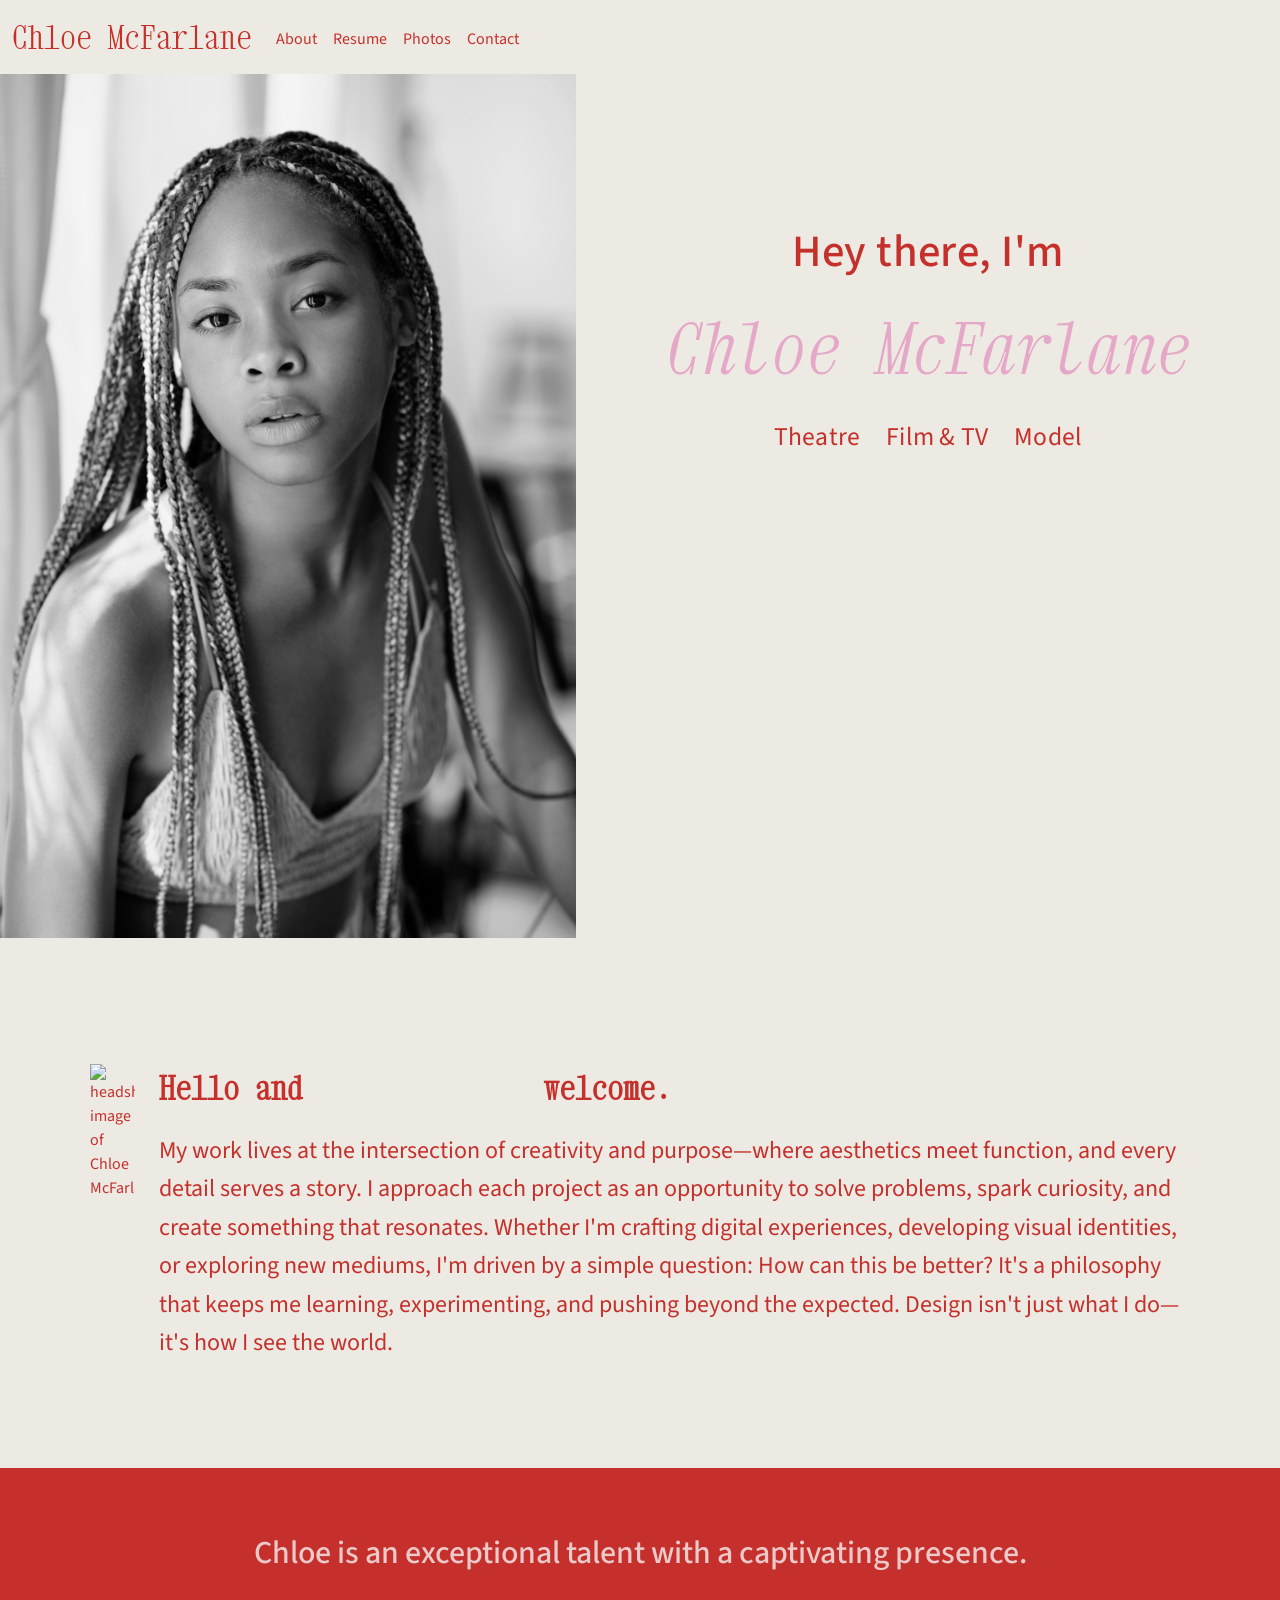
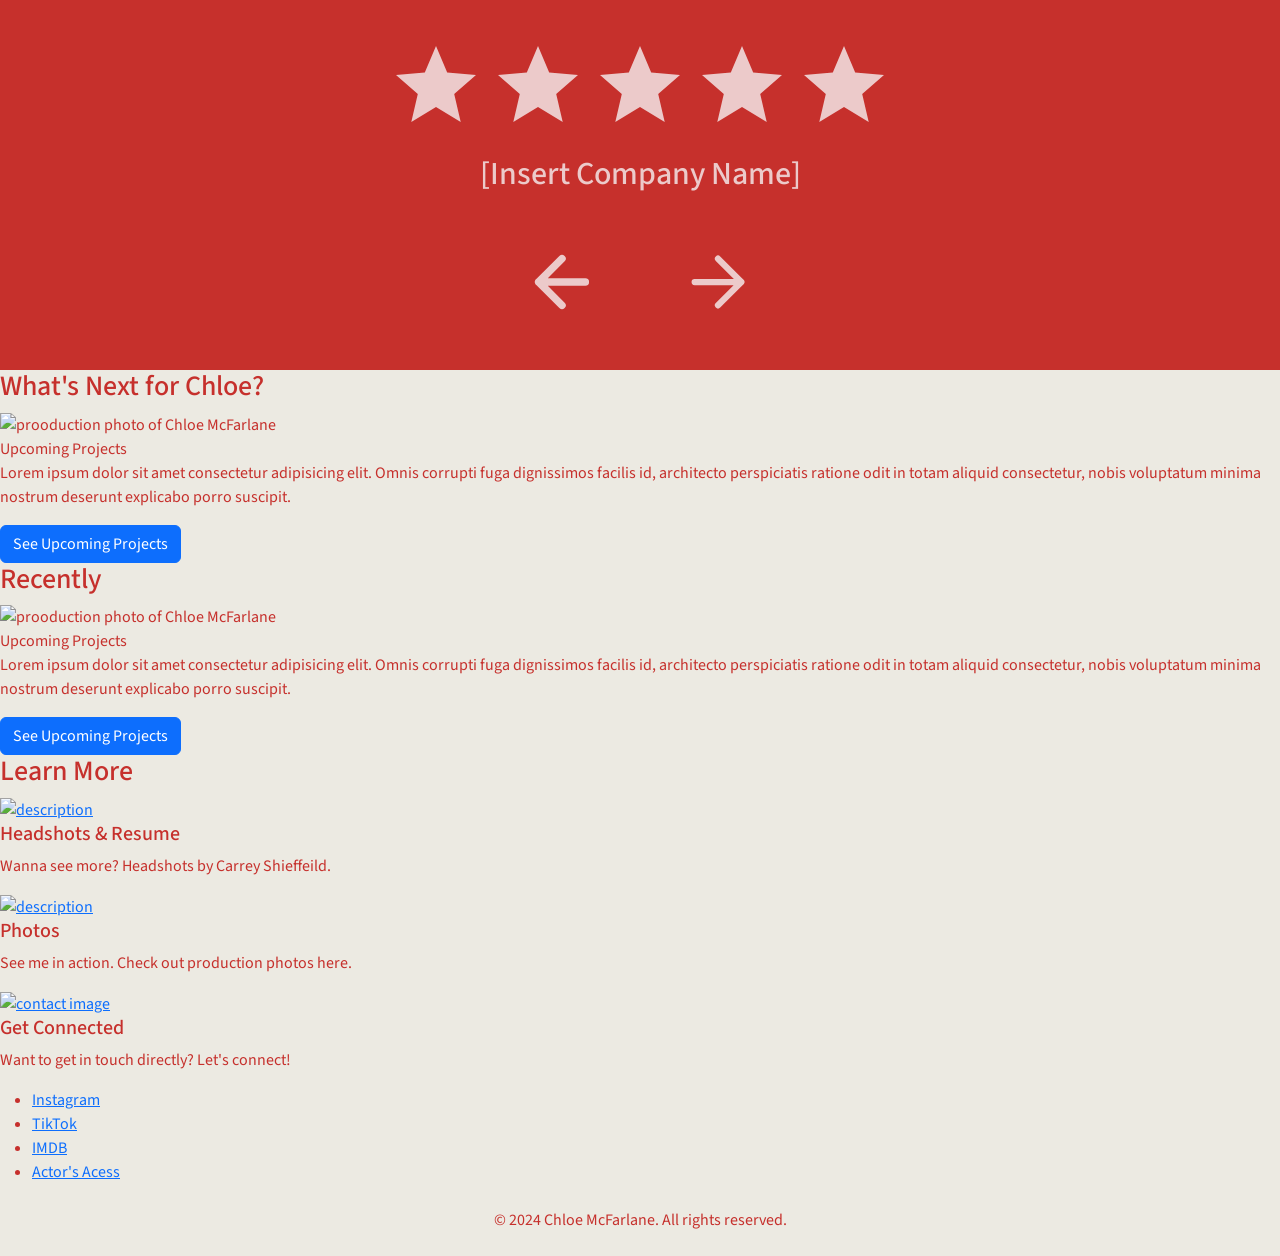
==== html/index.html @ 6aecf8bb "Complete hero and about section Dec.2.2025" ====
<!doctype html>
<html lang="en">
    <head>
        <title> About | Chloe McFarlane</title>
        <!-- Required meta tags -->
        <meta charset="utf-8" />
        <meta
            name="viewport"
            content="width=device-width, initial-scale=1, shrink-to-fit=no"
        />

        <!-- Bootstrap CSS v5.2.1 -->
        <link
            href="https://cdn.jsdelivr.net/npm/bootstrap@5.3.2/dist/css/bootstrap.min.css"
            rel="stylesheet"
            integrity="sha384-T3c6CoIi6uLrA9TneNEoa7RxnatzjcDSCmG1MXxSR1GAsXEV/Dwwykc2MPK8M2HN"
            crossorigin="anonymous"
        />

        <!-- Stylesheet link -->
        <link
         rel="stylesheet"
          href="/css/style-index.css" 
          />

        <style>
            @import url('https://fonts.googleapis.com/css2?family=Source+Sans+3:ital,wght@0,200..900;1,200..900&family=Xanh+Mono:ital@0;1&display=swap');
        </style>

        <!-- JS link -->
         <script src="/js/index.js" defer></script>
    </head> 

    <body>
        <header>
            <!-- each component with pop out at you lihe the following: https://www.maybedesignstudio.com -->
            <nav class="navbar navbar-expand-lg navbar-light ">
                <div class="container-fluid">

                <a class="navbar-brand" href="#">Chloe McFarlane</a>

                <button class="navbar-toggler" type="button" data-bs-toggle="collapse" data-bs-target="#navbarSupportedContent" 
                aria-controls="navbarSupportedContent" aria-expanded="false" aria-label="Toggle navigation">
                    <span class="navbar-toggler-icon"></span>
                </button>

                    <div class="collapse navbar-collapse" id="navbarSupportedContent">
                        <ul class="navbar-nav ">
                            <li class="nav-item">
                                <a class="nav-link" href="/html/index.html">About</a>
                            </li>

                            <li class="nav-item">
                                <a class="nav-link" href="path/to/src/ChloeMcFarlaneResume.pdf" target="_blank">Resume</a>
                            </li>

                            <li class="nav-item">
                                <a class="nav-link" href="/html/photos.html">Photos</a>
                            </li>

                            <li class="nav-item">
                                <a class="nav-link" href="/html/contact.html">Contact</a>
                            </li>
                        </ul>
                    </div>
                </div>
            </nav>
        </header>
        
        <main>
            <!-- IDEAS/ ACTION ITEMS -->
             <!-- add a scroll/hide feature like in zendaya's website -->
            <!-- HERO -->

            <section class="hero">
                <div class="hero-image">
                  <img class="headshot" src="/src/Headshot1.jpg" alt="Chloe McFarlane Headshot" class="headshot">
                </div>
                <div class="hero-content">
                  <p class="greeting">Hey there, I'm</p>
                  <h1 class="name">Chloe McFarlane</h1>
                  <div class="roles">
                    <span class="role-item">Theatre</span>
                    <span class="role-item">Film & TV</span>
                    <span class="role-item">Model</span>
                  </div>
                </div>
              </section>



            <!-- About -->
             <div class="about">
                <!-- IDEAS/ ACTION ITEMS -->

                <!-- Place a large image of self somewhere -->
                    <div class="headshot-title-wrapper">
                        <!-- Can we put some translucent text around my image? like in that one photo in the pinterest board? -->
                            <img class="headshot" src="/src/Headshot2.jpg" alt="headshot image of Chloe McFarlane"/>
                    
                    </div>

                <!-- Accent text for the opening -->

                <section  class="container-md-about-intro">
                    <header id="about"> Hello and &nbsp; &nbsp; &nbsp; &nbsp; &nbsp; &nbsp; &nbsp; welcome.</header>
                    <p> My work lives at the intersection of creativity and purpose—where aesthetics meet function, and every detail serves a story. I approach each project as an opportunity to solve problems, spark curiosity, and create something that resonates.
                        Whether I'm crafting digital experiences, developing visual identities, or exploring new mediums, I'm driven by a simple question: How can this be better? It's a philosophy that keeps me learning, experimenting, and pushing beyond the expected.
                        Design isn't just what I do—it's how I see the world.</p>
                </section>
             </div>

             <!-- TESTIMONIAL SECTION -->

             <div class="testimonials-scroll">
                <div class="testimonial-item">
                  <p class="testimonial-quote" id="quote"></p>
                  
                  <div class="star-frame" aria-label="5 star rating">
                    <svg class="star-svg" viewBox="0 0 48 48" aria-hidden="true">
                      <path d="M11.65 44L14.9 29.95L4 20.5L18.4 19.25L24 6L29.6 19.25L44 20.5L33.1 29.95L36.35 44L24 36.55L11.65 44Z" fill="#ECCACA"/>
                    </svg>
                    <svg class="star-svg" viewBox="0 0 48 48" aria-hidden="true">
                      <path d="M11.65 44L14.9 29.95L4 20.5L18.4 19.25L24 6L29.6 19.25L44 20.5L33.1 29.95L36.35 44L24 36.55L11.65 44Z" fill="#ECCACA"/>
                    </svg>
                    <svg class="star-svg" viewBox="0 0 48 48" aria-hidden="true">
                      <path d="M11.65 44L14.9 29.95L4 20.5L18.4 19.25L24 6L29.6 19.25L44 20.5L33.1 29.95L36.35 44L24 36.55L11.65 44Z" fill="#ECCACA"/>
                    </svg>
                    <svg class="star-svg" viewBox="0 0 48 48" aria-hidden="true">
                      <path d="M11.65 44L14.9 29.95L4 20.5L18.4 19.25L24 6L29.6 19.25L44 20.5L33.1 29.95L36.35 44L24 36.55L11.65 44Z" fill="#ECCACA"/>
                    </svg>
                    <svg class="star-svg" viewBox="0 0 48 48" aria-hidden="true">
                      <path d="M11.65 44L14.9 29.95L4 20.5L18.4 19.25L24 6L29.6 19.25L44 20.5L33.1 29.95L36.35 44L24 36.55L11.65 44Z" fill="#ECCACA"/>
                    </svg>
                  </div>
                  
                  <p class="testimonial-company" id="company"></p>
                  
                  <div class="scroll-control">
                    <button id="prev" class="arrow-btn" aria-label="Previous testimonial">
                      <svg class="arrow-svg" viewBox="0 0 32 32">
                        <path d="M25.3333 16H6.66667M6.66667 16L16 25.3333M6.66667 16L16 6.66667" stroke="#ECCACA" stroke-linecap="round" stroke-linejoin="round" stroke-width="3" fill="none"/>
                      </svg>
                    </button>
                    <button id="next" class="arrow-btn" aria-label="Next testimonial">
                      <svg class="arrow-svg" viewBox="0 0 32 32">
                        <path d="M6.66667 16H25.3333M25.3333 16L16 6.66667M25.3333 16L16 25.3333" stroke="#ECCACA" stroke-linecap="round" stroke-linejoin="round" stroke-width="2.5" fill="none"/>
                      </svg>
                    </button>
                  </div>
                </div>
              </div>


              <!-- TESTIMONOAL SECITON END -->

                <!--  what's next section with the image on the opposite side. Add button with link to tickets-->
                 <div class="projects"> 
                    <div class="whats-next">
                        <h3> What's Next for Chloe? </h3>
                        <img src="src/headshot3.JPG" alt="prooduction photo of Chloe McFarlane"> 
                        <!-- INSERT PRODUCTION PHOTO HERE -->
                         <section>
                            <header id="experience"> Upcoming Projects</header>
                            <p> Lorem ipsum dolor sit amet consectetur adipisicing elit. Omnis corrupti fuga dignissimos facilis id, architecto perspiciatis ratione odit in totam aliquid consectetur, nobis voluptatum minima nostrum deserunt explicabo porro suscipit.</p>
                            <a href="https://www.actorsshakespeareproject.org/plays-events/little-women/" class="btn btn-primary">See Upcoming Projects</a>
                            <!-- INSERT ASP -->
                        </section>
                    </div>
                 </div>

                 <!-- Past projects/ recents. Add IMDB-->


                <div class="projects">
                    <div class="recently">
                        <h3> Recently </h3>
                        <img src="src/headshot3.JPG" alt="prooduction photo of Chloe McFarlane"> 
                        <!-- INSERT PRODUCTION PHOTO HERE -->
                         <section>
                            <header id="experience"> Upcoming Projects</header>
                            <p> Lorem ipsum dolor sit amet consectetur adipisicing elit. Omnis corrupti fuga dignissimos facilis id, architecto perspiciatis ratione odit in totam aliquid consectetur, nobis voluptatum minima nostrum deserunt explicabo porro suscipit.</p>
                            <a href="https://www.actorsshakespeareproject.org/plays-events/little-women/" class="btn btn-primary">See Upcoming Projects</a>
                        </section>
                        <!-- DESIGN COLLAPSE MENU-->
                         <!-- collapse start -->
                          <!-- collapse end -->
                    </div>
                </div>

                <!-- GALLERY DESIGN -->
                <section class="gallery-links">
                    <header id="gallery"> 
                        <h3> 
                        Learn More 
                        </h3>
                    </header>
                    <!-- Allow each item to translate to a bigger size on hover -->

                    <!-- resume navigation -->
                    <div id="resume-nav-container">
                            <a id="resume-nav-container-link" href="#headshot&resume">
                                <img src="#" alt="description">
                            </a>
                            <div class ="gallery-links-text">
                                <h5>
                                    Headshots & Resume
                                </h5>
                                <p>
                                    Wanna see more? Headshots by Carrey Shieffeild. 
                                </p>
                            </div>
                    </div>

                    <!-- photos navigation -->
                    <div id="photos-nav-container">
                        <a id="photos-nav-container-link" href="#photos">
                            <img src="#" alt="description">
                        </a>
                        <div class ="gallery-links-text">
                            <h5>
                                Photos
                            </h5>
                            <p>
                                See me in action. Check out production photos here. 
                            </p>
                        </div>
                    </div>

                    <!-- Contact -->

                    <div id="conatact-nav-container"></div>
                        <a id="conatact-nav-container-link" href="#contact">
                            <img src="#" alt="contact image">
                            <!-- add approrpiate image here for contact -->
                        </a>
                        <div class ="gallery-links-text">
                            <h5>
                                Get Connected
                            </h5>
                            <p>
                                Want to get in touch directly? Let's connect!
                            </p>
                        </div>
                    </div>
                </section>
                
                <!-- add a mini gallery (rounded borders on images) each will have a link ontop that will lead to headshots, resume, or production images -->
                
                <!-- NOTES FOR FUTUTRE... add a feed at the bottom of the gallery section. this way you can showcase socials-->
                 <!-- ALSO NOTES FOR FUTURE. MAKE ALL ONE PAGE THAT CAN BE NAVIGATED WITH TABS PRODUCTION/MODELING/FILMTV -->

             </div>
            

        </main>
        <footer>
            <!-- social media links -->
            <ul id="socials-links">
                <!-- add ALL links  -->
                <li><a href="https://www.instagram.com/chloemcfarlane_/">Instagram</a></li>
                <li><a href="#">TikTok</a></li>
                <li><a href="https://www.imdb.com/name/nm1234567/">IMDB</a></li>
                <li><a href="#">Actor's Acess</a></li>
            </ul>
            <!-- place copyright here -->
            <div class="container text-center mt-4 mb-4">
                <p>&copy; 2024 Chloe McFarlane. All rights reserved.</p>
            </div>

        </footer>
        <!-- Bootstrap JavaScript Libraries -->
        <script
            src="https://cdn.jsdelivr.net/npm/@popperjs/core@2.11.8/dist/umd/popper.min.js"
            integrity="sha384-I7E8VVD/ismYTF4hNIPjVp/Zjvgyol6VFvRkX/vR+Vc4jQkC+hVqc2pM8ODewa9r"
            crossorigin="anonymous"
        ></script>

        <script
            src="https://cdn.jsdelivr.net/npm/bootstrap@5.3.2/dist/js/bootstrap.min.js"
            integrity="sha384-BBtl+eGJRgqQAUMxJ7pMwbEyER4l1g+O15P+16Ep7Q9Q+zqX6gSbd85u4mG4QzX+"
            crossorigin="anonymous"
        ></script>
    </body>
</html>
---- css/style-index.css ----
*{
    margin: 0;
    padding: 0;
    box-sizing: border-box;
}

/* FONT */

.xanh-mono-regular {
    font-family: "Xanh Mono", monospace;
    font-weight: 400;
    font-style: normal;
  }
  
  .xanh-mono-regular-italic {
    font-family: "Xanh Mono", monospace;
    font-weight: 400;
    font-style: italic;
  }

  
.source-sans-3 {
    font-family: "Source Sans 3", sans-serif;
    font-optical-sizing: auto;
    font-weight: 400; /* Replace <weight> with a valid number */
    font-style: normal;
  }

  /* ANIMATIONS */

  @keyframes fadeInUp {
    from {
      opacity: 0;
      transform: translateY(30px);
    }
    to {
      opacity: 1;
      transform: translateY(0);
    }
  }

  @keyframes fadeInLeft {
    from {
      opacity: 0;
      transform: translateX(-50px);
    }
    to {
      opacity: 1;
      transform: translateX(0);
    }
  }

  @keyframes float {
    0%, 100% {
      transform: translateY(0px);
    }
    50% {
      transform: translateY(-20px);
    }
  }

  @keyframes pulse {
    0%, 100% {
      transform: scale(1);
    }
    50% {
      transform: scale(1.05);
    }
  }

  @keyframes slideInStagger {
    from {
      opacity: 0;
      transform: translateY(20px);
    }
    to {
      opacity: 1;
      transform: translateY(0);
    }
  }

  @keyframes slideUpSlow {
    from {
      transform: translateY(30px);
      opacity: 0;
    }
    to {
      transform: translateY(0);
      opacity: 1;
    }
  }

  @keyframes gradientShift {
    0% {
      background-position: 0% 50%;
    }
    50% {
      background-position: 100% 50%;
    }
    100% {
      background-position: 0% 50%;
    }
  }

  @keyframes slideUp {
    from {
      transform: translateY(30px);
      opacity: 0;
    }
    to {
      transform: translateY(0);
      opacity: 1;
    }
  }

body{
    font-family: "Source Sans 3", sans-serif;
    background-color: #ECEAE2;
    color: #c6302c;
}

.navbar-brand{
    font-family: "Xanh Mono", monospace;
    font-size: 32px;
    color: #c6302c;

}

.navbar-brand:hover{
    color: #8b1a16;
}


.nav-link{
    font-family: "Source Sans 3", sans-serif;
    color: #c6302c;
    padding-bottom: 0%;
    padding-top: 7%;
}

.nav-link:hover{
    color: #8b1a16;
}

.nav-item {
    position: relative; /* Position relative for the underline effect */
}

.nav-item::after {
    content: ''; /* Create a pseudo-element for the underline */
    position: absolute;
    left: 0;
    bottom: 0; /* Position it at the bottom */
    width: 100%; /* Full width */
    height: 2px; /* Height of the underline */
    background-color: #8b1a16; /* Underline color */
    transform: scaleX(0); /* Initially scale to 0 */
    transition: transform 300ms ease; /* Transition effect */
}

.nav-item:hover::after {
    transform: scaleX(.75); /* Scale to full width on hover */
}

.hero {
  display: flex;
  flex-direction: row;
  min-height: 100vh;
  background-color: #eceae2;
  max-width: 1728px;
  margin: 0 auto;
}

.hero-image {
  width: 45%;
  position: relative;
  overflow: hidden;
  animation: slideUp 0.8s ease-out;
  transition: transform 0.1s ease-out;
}

.headshot {
  width: 100%;
  object-fit: cover;
  object-position: center;
  display: block;
}

.hero-content {
  width: 55%;
  display: flex;
  flex-direction: column;
  align-items: center;
  margin-top: 10vh;
  padding: 4rem 2rem;
  gap: 1rem;
}

.greeting {
  font-size: clamp(20px, 3.5vw, 59px);
  font-weight: 500;
  color: #c6302c;
  text-align: center;
  letter-spacing: 0.01em;
  line-height: 1.1;
  animation: fadeInUp 0.8s ease-out 0.3s both;
}

.name {
  font-family: 'Xanh Mono', monospace;
  font-style: italic;
  font-size: clamp(28px, 5.5vw, 111px);
  color: #e6a8c8;
  text-align: center;
  line-height: 1.1;
  margin: 0;
  animation: slideUpSlow 1.2s ease-out 0.6s backwards;
}

.roles {
  display: flex;
  flex-wrap: wrap;
  gap: clamp(1rem, 2vw, 2.25rem);
  justify-content: center;
  align-items: center;
  margin-top: 1rem;
}

.role-item{
  font-size: clamp(14px, 2vw, 36px);
  color: #c6302c;
  white-space: nowrap;
  letter-spacing: 0.01em;
  line-height: normal;
  animation: slideInStagger 0.6s ease-out both;
  transition: all 0.3s ease;
}

.role-item:nth-child(1) {
  animation-delay: 0.9s;
}

.role-item:nth-child(2) {
  animation-delay: 1.1s;
}

.role-item:nth-child(3) {
  animation-delay: 1.3s;
}

.role-item:hover {
  transform: translateY(-2px) scale(1.1);
}

.role:hover {
  transform: scale(2);
  cursor: default;
}


/* ABOUT SECTION */

.about {
  display: flex;
  flex-direction: row;
  padding: 10vh;
  align-items: flex-start;
}

.about img {
  width: 65%;
  position: relative;
  overflow: hidden;
  opacity: 0;
  transform: translateY(50px);
  transition: opacity 0.8s ease-out, transform 0.8s ease-out;
}

.about img.revealed {
  opacity: 1;
  transform: translateY(0);
}

.about section header {
  font-family: "Xanh Mono", monospace;
  font-weight: 750;
  font-size: 32px;
  padding-bottom: 10px;
  margin: 0;
}

.about section p{
  font-family: "Source Sans 3", sans-serif;
  font-size: 24px;
  line-height: 1.6;
  margin-top: 10px;
}

.headshot-title-wrapper {
  display: flex;
  flex-direction: column;
  padding: 0;
}

/* TESTIMONIALS */


.testimonials-scroll {
    background-color: #c6302c;
    width: 100%;
    height: 100%;
    display: flex;
    align-items: center;
    justify-content: center;
    padding: 40px 20px;
  }

  .testimonial-item {
    display: flex;
    flex-direction: column;
    align-items: center;
    justify-content: center;
    gap: 20px;
    max-width: 800px;
    width: 100%;
  }

  .testimonial-quote {
    color: #eccaca;
    font-size: clamp(20px, 4vw, 32px);
    font-weight: 500;
    text-align: center;
    line-height: 1.4;
    opacity: 1;
    transform: translateY(0);
    transition: opacity 0.4s cubic-bezier(0.4, 0, 0.2, 1), 
                transform 0.4s cubic-bezier(0.4, 0, 0.2, 1);
    min-height: 2.8em;
    display: flex;
    align-items: center;
    justify-content: center;
  }

  .testimonial-quote.fade-out {
    opacity: 0;
    transform: translateY(-15px);
  }

  .star-frame {
    display: flex;
    gap: 6px;
    align-items: center;
    opacity: 1;
    transform: translateY(0);
    transition: opacity 0.4s cubic-bezier(0.4, 0, 0.2, 1), 
                transform 0.4s cubic-bezier(0.4, 0, 0.2, 1);
  }

  .star-frame.fade-out {
    opacity: 0;
    transform: translateY(-15px);
  }

  .star-filled {
    width: 48px;
    height: 48px;
    flex-shrink: 0;
  }

.star-svg {
    width: 96px; /* Match the width of .arrow-btn */
    height: 96px; /* Match the height of .arrow-btn */
    display: block;
}

  .testimonial-company {
    color: #eccaca;
    font-size: 32px;
    font-weight: 500;
    text-align: center;
    opacity: 1;
    transform: translateY(0);
    transition: opacity 0.4s cubic-bezier(0.4, 0, 0.2, 1), 
                transform 0.4s cubic-bezier(0.4, 0, 0.2, 1);
    min-height: 1.5em;
  }

  .testimonial-company.fade-out {
    opacity: 0;
    transform: translateY(-15px);
  }

  .scroll-control {
    display: flex;
    gap: 60px;
    align-items: center;
    justify-content: center;
  }

  .arrow-btn {
    cursor: pointer;
    background: transparent;
    border: none;
    padding: 8px;
    display: flex;
    align-items: center;
    justify-content: center;
    transition: all 0.2s ease;
    opacity: 1;
    transform: scale(1);
  }

  .arrow-btn:hover {
    opacity: 0.8;
    transform: scale(1.1);
  }

  .arrow-btn:active {
    opacity: 0.6;
    transform: scale(0.95);
  }

  .arrow-btn:focus {
    outline: 2px solid #eccaca;
    outline-offset: 4px;
    border-radius: 4px;
  }

  .arrow-btn {
    width: 96px;
    height: 96px;
    display: flex;
    flex-shrink: 0;
  }

  .arrow-svg {
    width: 100%;
    height: 100%;
  }

    /* Responsive Design */

  /* 
  
  HERO SECTION RESPONSIVE 

  @media (max-width: 768px) {
  .hero {
    flex-direction: column;
  }

  .hero-image {
    width: 100%;
    height: 60vh;
    min-height: 400px;
  }

  .hero-content {
    width: 100%;
    padding: 2rem 1rem;
  }

  .roles {
    gap: 1rem;
  }
}

@media (min-width: 769px) and (max-width: 1024px) {
  .hero-image {
    width: 42%;
  }

  .hero-content {
    width: 58%;
  }
}

@media (min-width: 1025px) {
  .hero-image {
    width: 48%;
  }

  .hero-content {
    width: 52%;
  }
}
  
  TESTIMONIALS SECTION RESPONSIVE
  
  @media (max-width: 768px) {
    .scroll-control {
      gap: 40px;
    }

    .star-filled {
      width: 36px;
      height: 36px;
    }
  }

  @media (max-width: 480px) {
    .testimonials-scroll {
      padding: 20px 15px;
    }

    .testimonial-item {
      gap: 15px;
    }

    .star-frame {
      gap: 4px;
    }

    .star-filled {
      width: 32px;
      height: 32px;
    }
  } */
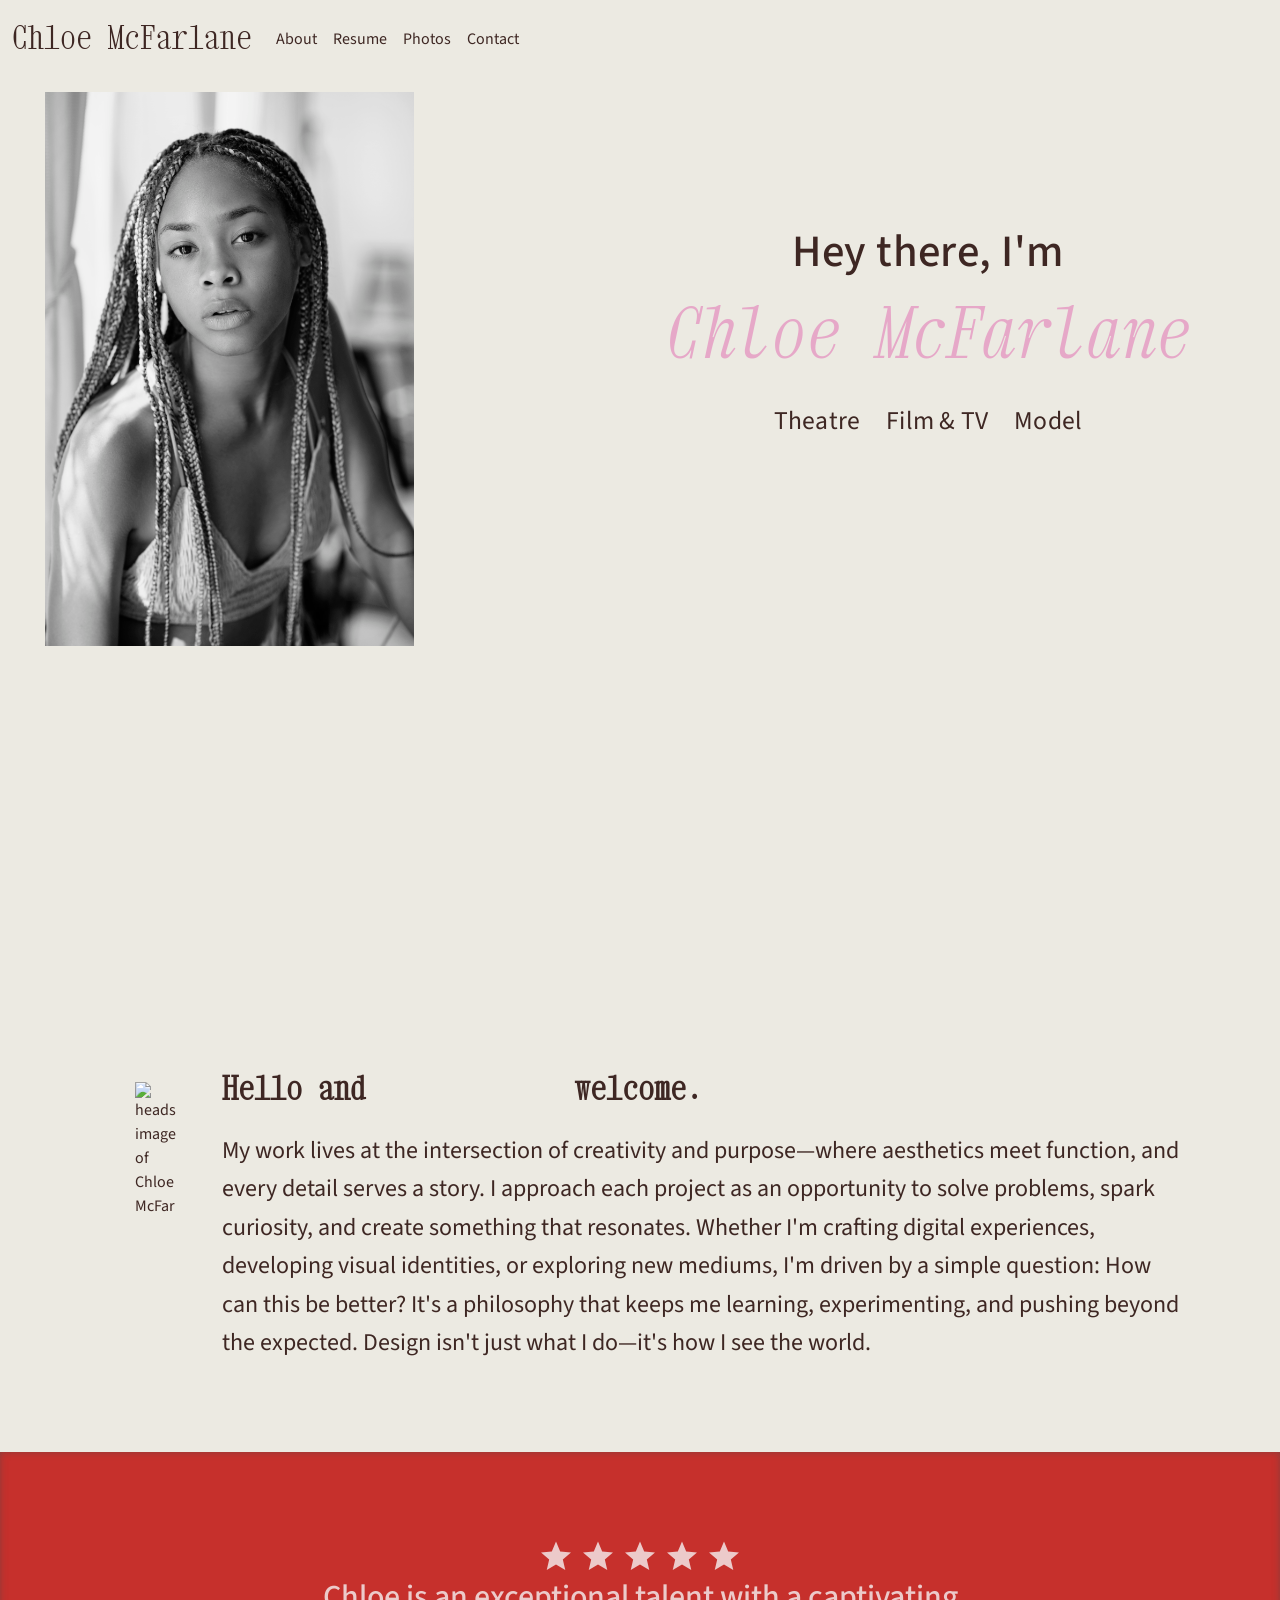
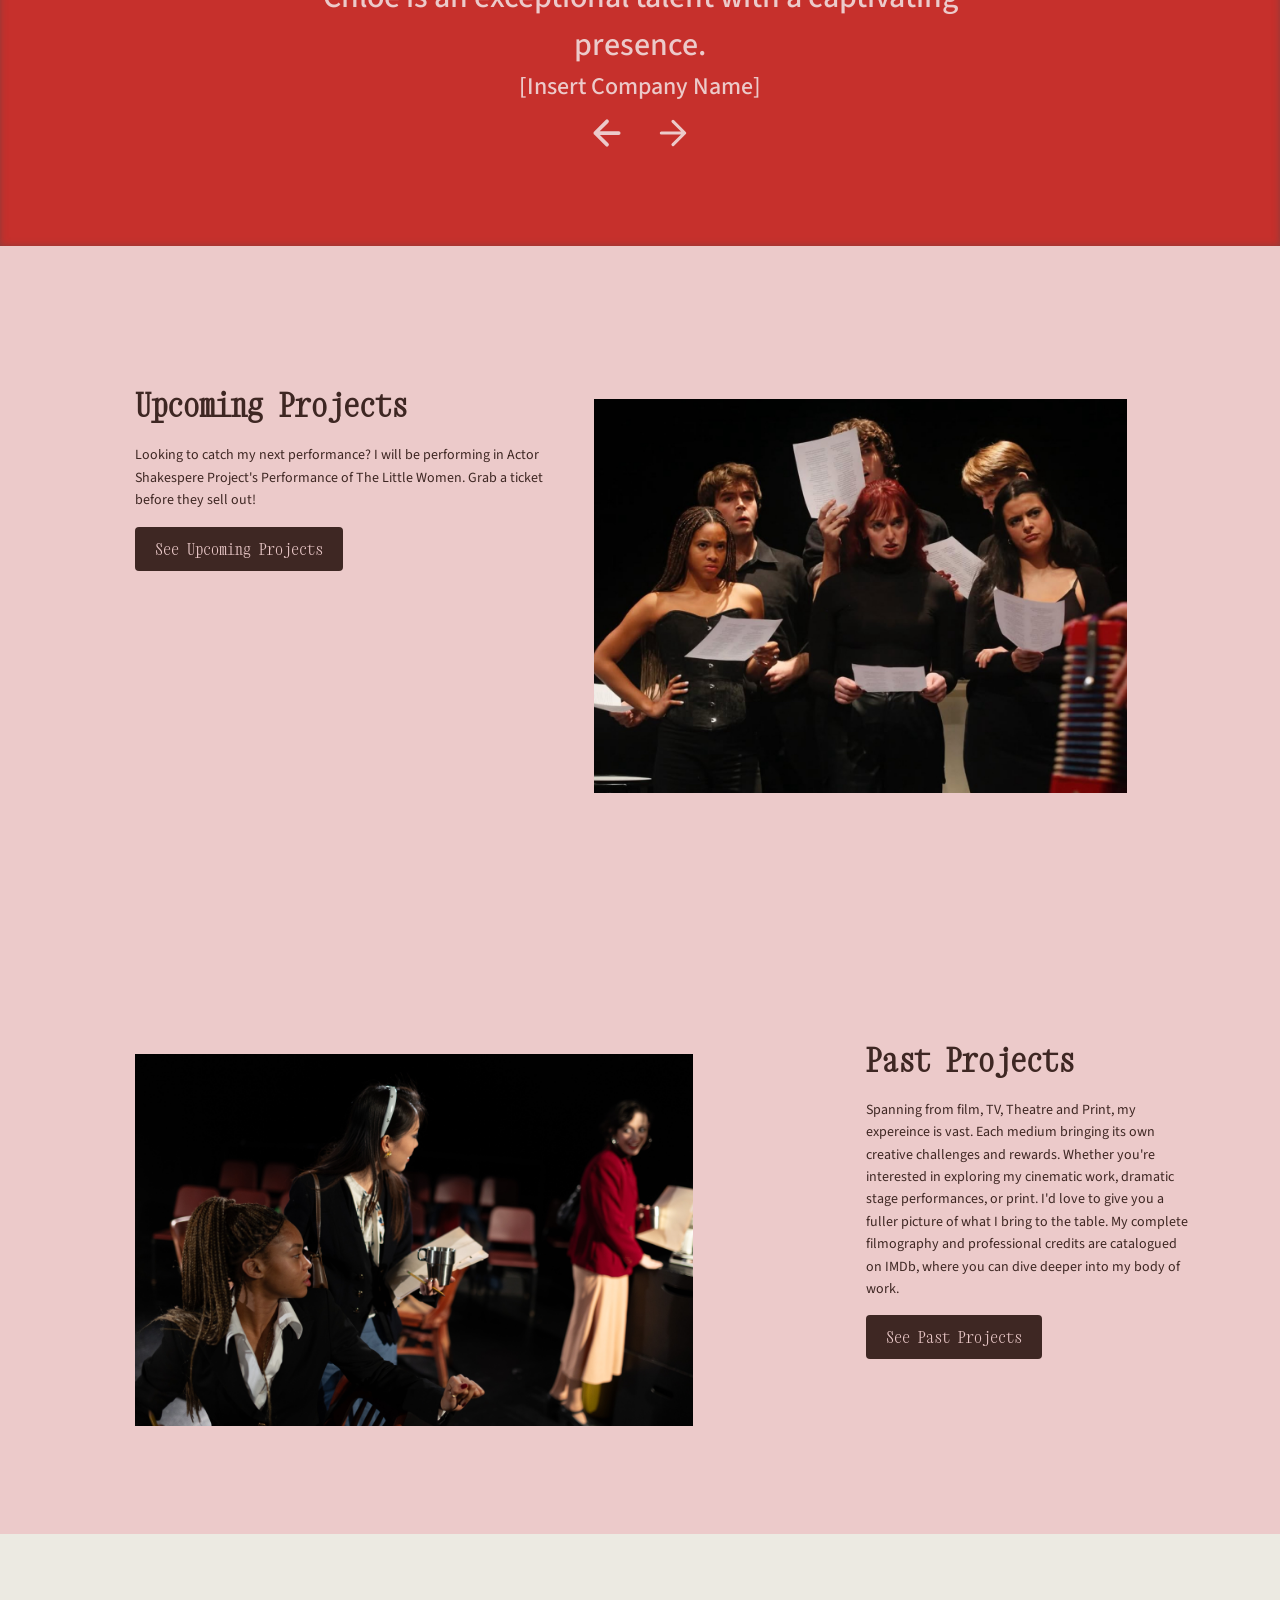
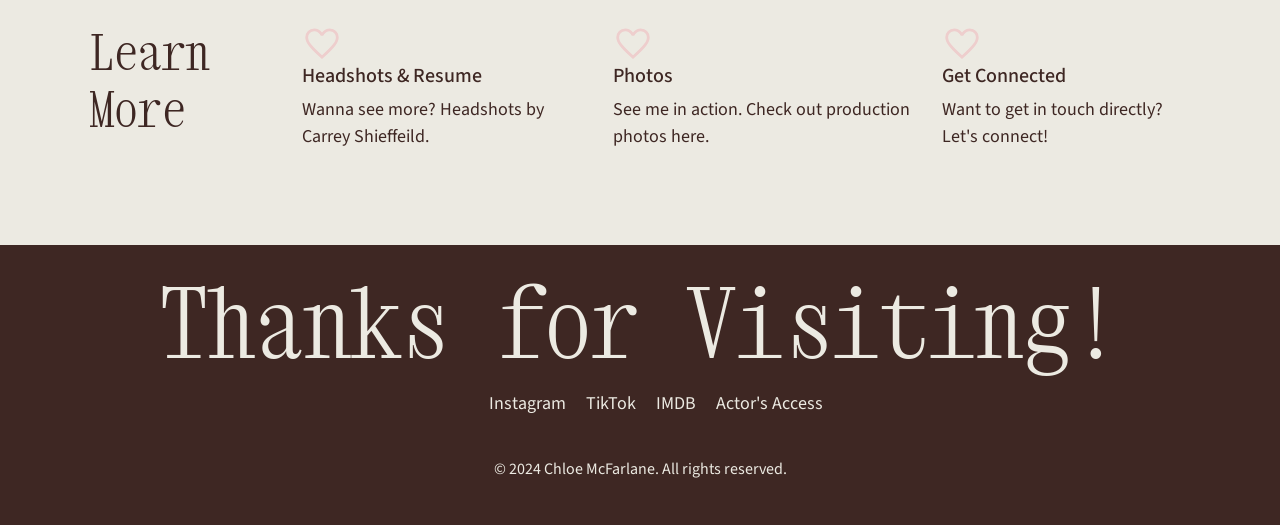
==== commit 4d7ad8a7: "Complete most of CSS - Dec.8.2025" ====
--- a/html/index.html
+++ b/html/index.html
@@ -102,8 +102,8 @@
 
                 <!-- Accent text for the opening -->
 
-                <section  class="container-md-about-intro">
-                    <header id="about"> Hello and &nbsp; &nbsp; &nbsp; &nbsp; &nbsp; &nbsp; &nbsp; welcome.</header>
+                <section>
+                    <header id="about"> Hello and &nbsp; &nbsp; &nbsp; &nbsp; &nbsp; &nbsp; welcome.</header>
                     <p> My work lives at the intersection of creativity and purpose—where aesthetics meet function, and every detail serves a story. I approach each project as an opportunity to solve problems, spark curiosity, and create something that resonates.
                         Whether I'm crafting digital experiences, developing visual identities, or exploring new mediums, I'm driven by a simple question: How can this be better? It's a philosophy that keeps me learning, experimenting, and pushing beyond the expected.
                         Design isn't just what I do—it's how I see the world.</p>
@@ -114,25 +114,26 @@
 
              <div class="testimonials-scroll">
                 <div class="testimonial-item">
+
+                    <div class="star-frame" aria-label="5 star rating">
+                        <svg class="star-svg" viewBox="0 0 48 48" aria-hidden="true">
+                          <path d="M11.65 44L14.9 29.95L4 20.5L18.4 19.25L24 6L29.6 19.25L44 20.5L33.1 29.95L36.35 44L24 36.55L11.65 44Z" fill="#ECCACA"/>
+                        </svg>
+                        <svg class="star-svg" viewBox="0 0 48 48" aria-hidden="true">
+                          <path d="M11.65 44L14.9 29.95L4 20.5L18.4 19.25L24 6L29.6 19.25L44 20.5L33.1 29.95L36.35 44L24 36.55L11.65 44Z" fill="#ECCACA"/>
+                        </svg>
+                        <svg class="star-svg" viewBox="0 0 48 48" aria-hidden="true">
+                          <path d="M11.65 44L14.9 29.95L4 20.5L18.4 19.25L24 6L29.6 19.25L44 20.5L33.1 29.95L36.35 44L24 36.55L11.65 44Z" fill="#ECCACA"/>
+                        </svg>
+                        <svg class="star-svg" viewBox="0 0 48 48" aria-hidden="true">
+                          <path d="M11.65 44L14.9 29.95L4 20.5L18.4 19.25L24 6L29.6 19.25L44 20.5L33.1 29.95L36.35 44L24 36.55L11.65 44Z" fill="#ECCACA"/>
+                        </svg>
+                        <svg class="star-svg" viewBox="0 0 48 48" aria-hidden="true">
+                          <path d="M11.65 44L14.9 29.95L4 20.5L18.4 19.25L24 6L29.6 19.25L44 20.5L33.1 29.95L36.35 44L24 36.55L11.65 44Z" fill="#ECCACA"/>
+                        </svg>
+                      </div>
+
                   <p class="testimonial-quote" id="quote"></p>
-                  
-                  <div class="star-frame" aria-label="5 star rating">
-                    <svg class="star-svg" viewBox="0 0 48 48" aria-hidden="true">
-                      <path d="M11.65 44L14.9 29.95L4 20.5L18.4 19.25L24 6L29.6 19.25L44 20.5L33.1 29.95L36.35 44L24 36.55L11.65 44Z" fill="#ECCACA"/>
-                    </svg>
-                    <svg class="star-svg" viewBox="0 0 48 48" aria-hidden="true">
-                      <path d="M11.65 44L14.9 29.95L4 20.5L18.4 19.25L24 6L29.6 19.25L44 20.5L33.1 29.95L36.35 44L24 36.55L11.65 44Z" fill="#ECCACA"/>
-                    </svg>
-                    <svg class="star-svg" viewBox="0 0 48 48" aria-hidden="true">
-                      <path d="M11.65 44L14.9 29.95L4 20.5L18.4 19.25L24 6L29.6 19.25L44 20.5L33.1 29.95L36.35 44L24 36.55L11.65 44Z" fill="#ECCACA"/>
-                    </svg>
-                    <svg class="star-svg" viewBox="0 0 48 48" aria-hidden="true">
-                      <path d="M11.65 44L14.9 29.95L4 20.5L18.4 19.25L24 6L29.6 19.25L44 20.5L33.1 29.95L36.35 44L24 36.55L11.65 44Z" fill="#ECCACA"/>
-                    </svg>
-                    <svg class="star-svg" viewBox="0 0 48 48" aria-hidden="true">
-                      <path d="M11.65 44L14.9 29.95L4 20.5L18.4 19.25L24 6L29.6 19.25L44 20.5L33.1 29.95L36.35 44L24 36.55L11.65 44Z" fill="#ECCACA"/>
-                    </svg>
-                  </div>
                   
                   <p class="testimonial-company" id="company"></p>
                   
@@ -157,30 +158,38 @@
                 <!--  what's next section with the image on the opposite side. Add button with link to tickets-->
                  <div class="projects"> 
                     <div class="whats-next">
-                        <h3> What's Next for Chloe? </h3>
-                        <img src="src/headshot3.JPG" alt="prooduction photo of Chloe McFarlane"> 
-                        <!-- INSERT PRODUCTION PHOTO HERE -->
-                         <section>
-                            <header id="experience"> Upcoming Projects</header>
-                            <p> Lorem ipsum dolor sit amet consectetur adipisicing elit. Omnis corrupti fuga dignissimos facilis id, architecto perspiciatis ratione odit in totam aliquid consectetur, nobis voluptatum minima nostrum deserunt explicabo porro suscipit.</p>
+                        <section>
+                            <header> Upcoming Projects</header>
+                            <p> Looking to catch my next performance? I will be performing in Actor Shakespere Project's Performance of The Little Women. Grab a ticket before they sell out!</p>
                             <a href="https://www.actorsshakespeareproject.org/plays-events/little-women/" class="btn btn-primary">See Upcoming Projects</a>
                             <!-- INSERT ASP -->
                         </section>
+
+                        <div class="headshot-title-wrapper">
+                            <img class="prodphoto" src="/src/CMProductionPhotoLB.jpg" alt="prooduction photo of Chloe McFarlane"/> 
+                            <!-- INSERT PRODUCTION PHOTO HERE -->
+                        </div>
+                    
+    
                     </div>
                  </div>
 
                  <!-- Past projects/ recents. Add IMDB-->
 
-
+        <!-- PROJECTS SECTION -->
                 <div class="projects">
                     <div class="recently">
-                        <h3> Recently </h3>
-                        <img src="src/headshot3.JPG" alt="prooduction photo of Chloe McFarlane"> 
+
+                        <div class="headshot-title-wrapper">
+                            <img class="prodphoto" src="/src/CMprodphoto2.jpg" alt="prooduction photo of Chloe McFarlane"/> 
+                        </div>
+
                         <!-- INSERT PRODUCTION PHOTO HERE -->
                          <section>
-                            <header id="experience"> Upcoming Projects</header>
-                            <p> Lorem ipsum dolor sit amet consectetur adipisicing elit. Omnis corrupti fuga dignissimos facilis id, architecto perspiciatis ratione odit in totam aliquid consectetur, nobis voluptatum minima nostrum deserunt explicabo porro suscipit.</p>
-                            <a href="https://www.actorsshakespeareproject.org/plays-events/little-women/" class="btn btn-primary">See Upcoming Projects</a>
+                            <header id="experience"> Past Projects</header>
+                            <p> Spanning from film, TV, Theatre and Print, my expereince is vast. Each medium bringing its own creative challenges and rewards. Whether you're interested in exploring my cinematic work, dramatic stage performances, or print. I'd love to give you a fuller picture of what I bring to the table.
+                                My complete filmography and professional credits are catalogued on IMDb, where you can dive deeper into my body of work. </p>
+                            <a href="https://www.actorsshakespeareproject.org/plays-events/little-women/" class="btn btn-primary">See Past Projects</a>
                         </section>
                         <!-- DESIGN COLLAPSE MENU-->
                          <!-- collapse start -->
@@ -200,7 +209,7 @@
                     <!-- resume navigation -->
                     <div id="resume-nav-container">
                             <a id="resume-nav-container-link" href="#headshot&resume">
-                                <img src="#" alt="description">
+                                <img src="/src/favorite_35dp_EECECD_FILL0_wght400_GRAD0_opsz40.svg" alt="description">
                             </a>
                             <div class ="gallery-links-text">
                                 <h5>
@@ -215,7 +224,7 @@
                     <!-- photos navigation -->
                     <div id="photos-nav-container">
                         <a id="photos-nav-container-link" href="#photos">
-                            <img src="#" alt="description">
+                            <img src="/src/favorite_35dp_EECECD_FILL0_wght400_GRAD0_opsz40.svg" alt="description">
                         </a>
                         <div class ="gallery-links-text">
                             <h5>
@@ -229,9 +238,9 @@
 
                     <!-- Contact -->
 
-                    <div id="conatact-nav-container"></div>
+                    <div id="conatact-nav-container">
                         <a id="conatact-nav-container-link" href="#contact">
-                            <img src="#" alt="contact image">
+                            <img src="/src/favorite_35dp_EECECD_FILL0_wght400_GRAD0_opsz40.svg" alt="contact image">
                             <!-- add approrpiate image here for contact -->
                         </a>
                         <div class ="gallery-links-text">
@@ -255,13 +264,14 @@
 
         </main>
         <footer>
+            <h3 id ="footer-message"> Thanks for Visiting! </h3>
             <!-- social media links -->
             <ul id="socials-links">
                 <!-- add ALL links  -->
                 <li><a href="https://www.instagram.com/chloemcfarlane_/">Instagram</a></li>
                 <li><a href="#">TikTok</a></li>
                 <li><a href="https://www.imdb.com/name/nm1234567/">IMDB</a></li>
-                <li><a href="#">Actor's Acess</a></li>
+                <li><a href="#">Actor's Access</a></li>
             </ul>
             <!-- place copyright here -->
             <div class="container text-center mt-4 mb-4">
--- a/css/style-index.css
+++ b/css/style-index.css
@@ -1,165 +1,175 @@
 *{
-    margin: 0;
-    padding: 0;
-    box-sizing: border-box;
+  margin: 0;
+  padding: 0;
+  box-sizing: border-box;
+}
+
+p{
+margin-bottom: 0;
 }
 
 /* FONT */
 
 .xanh-mono-regular {
-    font-family: "Xanh Mono", monospace;
-    font-weight: 400;
-    font-style: normal;
-  }
-  
-  .xanh-mono-regular-italic {
-    font-family: "Xanh Mono", monospace;
-    font-weight: 400;
-    font-style: italic;
-  }
-
-  
+  font-family: "Xanh Mono", monospace;
+  font-weight: 400;
+  font-style: normal;
+}
+
+.xanh-mono-regular-italic {
+  font-family: "Xanh Mono", monospace;
+  font-weight: 400;
+  font-style: italic;
+}
+
+
 .source-sans-3 {
-    font-family: "Source Sans 3", sans-serif;
-    font-optical-sizing: auto;
-    font-weight: 400; /* Replace <weight> with a valid number */
-    font-style: normal;
-  }
-
-  /* ANIMATIONS */
-
-  @keyframes fadeInUp {
-    from {
-      opacity: 0;
-      transform: translateY(30px);
-    }
-    to {
-      opacity: 1;
-      transform: translateY(0);
-    }
-  }
-
-  @keyframes fadeInLeft {
-    from {
-      opacity: 0;
-      transform: translateX(-50px);
-    }
-    to {
-      opacity: 1;
-      transform: translateX(0);
-    }
-  }
-
-  @keyframes float {
-    0%, 100% {
-      transform: translateY(0px);
-    }
-    50% {
-      transform: translateY(-20px);
-    }
-  }
-
-  @keyframes pulse {
-    0%, 100% {
-      transform: scale(1);
-    }
-    50% {
-      transform: scale(1.05);
-    }
-  }
-
-  @keyframes slideInStagger {
-    from {
-      opacity: 0;
-      transform: translateY(20px);
-    }
-    to {
-      opacity: 1;
-      transform: translateY(0);
-    }
-  }
-
-  @keyframes slideUpSlow {
-    from {
-      transform: translateY(30px);
-      opacity: 0;
-    }
-    to {
-      transform: translateY(0);
-      opacity: 1;
-    }
-  }
-
-  @keyframes gradientShift {
-    0% {
-      background-position: 0% 50%;
-    }
-    50% {
-      background-position: 100% 50%;
-    }
-    100% {
-      background-position: 0% 50%;
-    }
-  }
-
-  @keyframes slideUp {
-    from {
-      transform: translateY(30px);
-      opacity: 0;
-    }
-    to {
-      transform: translateY(0);
-      opacity: 1;
-    }
-  }
+  font-family: "Source Sans 3", sans-serif;
+  font-optical-sizing: auto;
+  font-weight: 400; /* Replace <weight> with a valid number */
+  font-style: normal;
+}
+
+/* ANIMATIONS */
+
+@keyframes fadeInUp {
+  from {
+    opacity: 0;
+    transform: translateY(30px);
+  }
+  to {
+    opacity: 1;
+    transform: translateY(0);
+  }
+}
+
+@keyframes fadeInLeft {
+  from {
+    opacity: 0;
+    transform: translateX(-50px);
+  }
+  to {
+    opacity: 1;
+    transform: translateX(0);
+  }
+}
+
+@keyframes float {
+  0%, 100% {
+    transform: translateY(0px);
+  }
+  50% {
+    transform: translateY(-20px);
+  }
+}
+
+@keyframes pulse {
+  0%, 100% {
+    transform: scale(1);
+  }
+  50% {
+    transform: scale(1.05);
+  }
+}
+
+@keyframes slideInStagger {
+  from {
+    opacity: 0;
+    transform: translateY(20px);
+  }
+  to {
+    opacity: 1;
+    transform: translateY(0);
+  }
+}
+
+@keyframes slideUpSlow {
+  from {
+    transform: translateY(30px);
+    opacity: 0;
+  }
+  to {
+    transform: translateY(0);
+    opacity: 1;
+  }
+}
+
+@keyframes gradientShift {
+  0% {
+    background-position: 0% 50%;
+  }
+  50% {
+    background-position: 100% 50%;
+  }
+  100% {
+    background-position: 0% 50%;
+  }
+}
+
+@keyframes slideUp {
+  from {
+    transform: translateY(30px);
+    opacity: 0;
+  }
+  to {
+    transform: translateY(0);
+    opacity: 1;
+  }
+}
 
 body{
-    font-family: "Source Sans 3", sans-serif;
-    background-color: #ECEAE2;
-    color: #c6302c;
+  font-family: "Source Sans 3", sans-serif;
+  background-color: #ECEAE2;
+  color: #3E2723;
+}
+
+/* Removed empty ruleset for img */
+img {
+border-radius: 8px; /* Adjust the value as needed for roundness */
 }
 
 .navbar-brand{
-    font-family: "Xanh Mono", monospace;
-    font-size: 32px;
-    color: #c6302c;
+  font-family: "Xanh Mono", monospace;
+  font-size: 32px;
+  color: #3E2723;
 
 }
 
 .navbar-brand:hover{
-    color: #8b1a16;
+  color: #3E2723;
 }
 
 
 .nav-link{
-    font-family: "Source Sans 3", sans-serif;
-    color: #c6302c;
-    padding-bottom: 0%;
-    padding-top: 7%;
+  font-family: "Source Sans 3", sans-serif;
+  color: #3E2723;
+  padding-bottom: 0%;
+  padding-top: 7%;
 }
 
 .nav-link:hover{
-    color: #8b1a16;
+  color: #8b1a16;
 }
 
 .nav-item {
-    position: relative; /* Position relative for the underline effect */
+  position: relative; /* Position relative for the underline effect */
 }
 
 .nav-item::after {
-    content: ''; /* Create a pseudo-element for the underline */
-    position: absolute;
-    left: 0;
-    bottom: 0; /* Position it at the bottom */
-    width: 100%; /* Full width */
-    height: 2px; /* Height of the underline */
-    background-color: #8b1a16; /* Underline color */
-    transform: scaleX(0); /* Initially scale to 0 */
-    transition: transform 300ms ease; /* Transition effect */
+  content: ''; /* Create a pseudo-element for the underline */
+  position: absolute;
+  left: 0;
+  bottom: 0; /* Position it at the bottom */
+  width: 100%; /* Full width */
+  height: 2px; /* Height of the underline */
+  background-color: #3E2723; /* Underline color */
+  transform: scaleX(0); /* Initially scale to 0 */
+  transition: transform 300ms ease; /* Transition effect */
 }
 
 .nav-item:hover::after {
-    transform: scaleX(.75); /* Scale to full width on hover */
+  transform: scaleX(.75); /* Scale to full width on hover */
+
 }
 
 .hero {
@@ -180,7 +190,9 @@
 }
 
 .headshot {
-  width: 100%;
+  width: 75%;
+  padding: 2vh;
+  padding-left: 5vh;
   object-fit: cover;
   object-position: center;
   display: block;
@@ -199,7 +211,7 @@
 .greeting {
   font-size: clamp(20px, 3.5vw, 59px);
   font-weight: 500;
-  color: #c6302c;
+  color: #3E2723;
   text-align: center;
   letter-spacing: 0.01em;
   line-height: 1.1;
@@ -228,7 +240,7 @@
 
 .role-item{
   font-size: clamp(14px, 2vw, 36px);
-  color: #c6302c;
+  color: #3E2723;
   white-space: nowrap;
   letter-spacing: 0.01em;
   line-height: normal;
@@ -306,76 +318,75 @@
 
 
 .testimonials-scroll {
-    background-color: #c6302c;
-    width: 100%;
-    height: 100%;
-    display: flex;
-    align-items: center;
-    justify-content: center;
-    padding: 40px 20px;
-  }
-
-  .testimonial-item {
-    display: flex;
-    flex-direction: column;
-    align-items: center;
-    justify-content: center;
-    gap: 20px;
-    max-width: 800px;
-    width: 100%;
-  }
-
-  .testimonial-quote {
-    color: #eccaca;
-    font-size: clamp(20px, 4vw, 32px);
-    font-weight: 500;
-    text-align: center;
-    line-height: 1.4;
-    opacity: 1;
-    transform: translateY(0);
-    transition: opacity 0.4s cubic-bezier(0.4, 0, 0.2, 1), 
-                transform 0.4s cubic-bezier(0.4, 0, 0.2, 1);
-    min-height: 2.8em;
-    display: flex;
-    align-items: center;
-    justify-content: center;
-  }
-
-  .testimonial-quote.fade-out {
-    opacity: 0;
-    transform: translateY(-15px);
-  }
-
-  .star-frame {
-    display: flex;
-    gap: 6px;
-    align-items: center;
-    opacity: 1;
-    transform: translateY(0);
-    transition: opacity 0.4s cubic-bezier(0.4, 0, 0.2, 1), 
-                transform 0.4s cubic-bezier(0.4, 0, 0.2, 1);
-  }
-
-  .star-frame.fade-out {
-    opacity: 0;
-    transform: translateY(-15px);
-  }
-
-  .star-filled {
-    width: 48px;
-    height: 48px;
-    flex-shrink: 0;
-  }
+  background-color: #c6302c;
+  width: 100%;
+  height: 100%;
+  display: flex;
+  align-items: center;
+  justify-content: center;
+  padding: 40px;
+  box-shadow: inset 0 0 7px rgba(75, 75, 75, 0.5); /* Inward shadow */
+}
+
+.testimonial-item {
+  display: flex;
+  flex-direction: column;
+  align-items: center;
+  justify-content: center;
+  max-width: 800px;
+  width: 100%;
+  padding: 5vh;
+}
+
+.testimonial-quote {
+  color: #eccaca;
+  font-size: clamp(20px, 4vw, 32px);
+  font-weight: 500;
+  text-align: center;
+  opacity: 1;
+  transform: translateY(0);
+  transition: opacity 0.4s cubic-bezier(0.4, 0, 0.2, 1), 
+        transform 0.4s cubic-bezier(0.4, 0, 0.2, 1);
+  display: flex;
+  align-items: center;
+  justify-content: center;
+}
+
+.testimonial-quote.fade-out {
+  opacity: 0;
+  transform: translateY(-15px);
+}
+
+.star-frame {
+  display: flex;
+  gap: 6px;
+  align-items: center;
+  opacity: 1;
+  transform: translateY(0);
+  transition: opacity 0.4s cubic-bezier(0.4, 0, 0.2, 1), 
+        transform 0.4s cubic-bezier(0.4, 0, 0.2, 1);
+}
+
+.star-frame.fade-out {
+  opacity: 0;
+  transform: translateY(-15px);
+}
+
+.star-filled {
+  width: 48px;
+  height: 48px;
+  flex-shrink: 0;
+}
 
 .star-svg {
-    width: 96px; /* Match the width of .arrow-btn */
-    height: 96px; /* Match the height of .arrow-btn */
+    width: 36px; /* Match the width of .arrow-btn */
+    height: 36px; /* Match the height of .arrow-btn */
     display: block;
 }
 
   .testimonial-company {
     color: #eccaca;
-    font-size: 32px;
+    font-size: 24px;
     font-weight: 500;
     text-align: center;
     opacity: 1;
@@ -392,9 +403,9 @@
 
   .scroll-control {
     display: flex;
-    gap: 60px;
     align-items: center;
     justify-content: center;
+    gap:10px;
   }
 
   .arrow-btn {
@@ -427,8 +438,8 @@
   }
 
   .arrow-btn {
-    width: 96px;
-    height: 96px;
+    width: 56px;
+    height: 56px;
     display: flex;
     flex-shrink: 0;
   }
@@ -437,6 +448,236 @@
     width: 100%;
     height: 100%;
   }
+
+  /* WHAT'S NEXT SECTION */
+
+  .prodphoto{
+    width: 100%;
+    padding: 2vh;
+    padding-left: 5vh;
+    object-fit: cover;
+    object-position: center;
+    display: block;
+  }
+  .projects{
+    display: flex;
+    flex-direction: row;
+    padding: 5vh;
+    align-items: flex-start;
+    background-color: #eccaca;
+  }
+
+  .projects img.revealed {
+    opacity: 1;
+    transform: translateY(0);
+  }
+  .projects img {
+    opacity: 0;
+    transform: translateY(50px);
+    transition: opacity 0.8s ease-out, transform 0.8s ease-out;
+  }
+
+  .projects img.revealed {
+    opacity: 1;
+    transform: translateY(0);
+  }
+
+  .projects section header {
+    font-family: "Xanh Mono", monospace;
+    font-weight: 750;
+    font-size: 32px;
+    padding-bottom: 5px;
+    margin: 0;
+  }
+
+  .projects section p{
+    font-family: "Source Sans 3", sans-serif;
+    font-size: 14px;
+    line-height: 1.6;
+    margin-top: 10px;
+    margin-bottom: 15px;
+  }
+
+  .headshot-title-wrapper {
+    display: flex;
+    flex-direction: column;
+    padding: 0;
+  }
+
+  .projects a{
+    font-family: "Xanh Mono", monospace;
+    font-size: 16px;
+    padding: 10px 20px;
+    background-color: #3E2723;
+    border: 2px solid #8b1a16;
+    color: #eccaca;
+    border: none;
+    border-radius: 4px;
+    cursor: pointer;
+    transition: background-color 0.3s ease;
+  }
+
+  .projects a:hover {
+    background-color: #eccaca; /* Translucent background */
+    color: #3E2723;
+    border: 2px solid #3E2723; /* Outline border */
+    transition: background-color 0.3s ease, border-color 0.3s ease; /* Smooth transition */
+  }
+
+  .whats-next{
+    display: flex;
+    flex-direction: row;
+    padding: 10vh;
+    align-items: flex-start;
+  }
+
+  .whats-next h3{
+    padding-left: 35px;
+
+  }
+
+  .recently {
+    display: flex;
+    flex-direction: row;
+    padding: 5vh; /* Reduced padding to match the .about section */
+    align-items: flex-start;
+    background-color: #eccaca; /* Match the background color */
+  }
+
+  .recently h3 {
+    padding-left: 35px;
+  }
+
+  .recently .prodphoto {
+    width: 85%; /* Adjusted width for smaller image */
+    object-fit: cover;
+    object-position: center;
+    display: block;
+    opacity: 0; /* Initial opacity for animation */
+    transform: translateY(50px); /* Initial transform for animation */
+    transition: opacity 0.8s ease-out, transform 0.8s ease-out; /* Match transition */
+  }
+
+  .recently section{
+    margin-left: 5vh; /* Space between image and text */
+  }
+
+  .recently section p {
+    font-family: "Source Sans 3", sans-serif;
+    font-size: 14px;
+    line-height: 1.6;
+    margin-top: 10px;
+  }
+
+  .recently .prodphoto.revealed {
+    opacity: 1; /* Revealed state */
+    transform: translateY(0); /* Reset transform */
+  }
+
+  /* GALLERY */
+
+  .gallery-links {
+    display: flex;
+    flex-direction: row;
+    padding: 10vh;
+    align-items: flex-start;
+    background-color: #eceae2;
+    gap: 2rem; /* Adds space between items */
+  }
+
+  .gallery-links h3 {
+    font-family: "Xanh Mono", monospace;
+    font-size: 48px; /* Larger font size for headings */
+    color: #3E2723;
+    margin-bottom: 1rem; /* Space below the heading */
+  }
+
+  .gallery-links p {
+    font-family: "Source Sans 3", sans-serif;
+    font-size: 18px; /* Medium font size for paragraphs */
+    line-height: 1.5; /* Improved line height for readability */
+    color: #3E2723;
+    margin: 0; /* Remove default margin */
+  }
+
+  /* FOOTER */
+
+  footer{
+    background-color: #3E2723;
+    color: #eceae2;
+    text-align: center;
+    padding: 20px 0;
+    font-size: 16px;
+  }
+
+  footer h3{
+    margin-bottom: 10px;
+    font-size: 96px;
+    font-family:"Xanh Mono", monospace;
+  }
+  footer {
+    display: flex;
+    flex-direction: column;
+  }
+  #socials-links {
+    display: flex;
+    gap: 20px;
+    justify-content: center;
+  }
+
+  ul #socials-links{
+    display: flex; /* Aligns list items side by side */
+    padding: 0; /* Removes default padding */
+    gap: 0px; /* Adds gap between each link */
+    text-decoration: none; /* Ensures no underline */
+    justify-content: center;
+    padding-top: 10px;
+    padding-bottom: 10px;
+  }
+
+  #socials-links li{
+    list-style: none;
+    color: #eceae2; /* Sets the color */
+    text-decoration: none; /* Ensures no underline for list items */
+  }
+
+  #socials-links li a{
+    color: #eceae2; /* Sets the color for links */
+    text-decoration: none; /* Ensures no underline for links */
+    font-size: 18px;
+    transition: color 0.3s ease, text-decoration 0.3s ease; /* Smooth transition */
+  }
+  #socials-links li {
+    position: relative; /* Position relative for the underline effect */
+  }
+
+  #socials-links li a {
+    position: relative; /* Position relative for the underline effect */
+    text-decoration: none; /* Remove default underline */
+  }
+
+  #socials-links li a::after {
+    content: ''; /* Create a pseudo-element for the underline */
+    position: absolute;
+    left: 0;
+    bottom: 0; /* Position it at the bottom */
+    width: 100%; /* Full width */
+    height: 2px; /* Height of the underline */
+    background-color: #eceae2; /* Underline color */
+    transform: scaleX(0); /* Initially scale to 0 */
+    transition: transform 300ms ease; /* Transition effect */
+  }
+
+  #socials-links li a:hover {
+    color: #eceae2; /* Sets the color for links */
+    text-decoration: none; /* Ensure no underline for links */
+  }
+
+  #socials-links li a:hover::after {
+    transform: scaleX(1); /* Scale to full width on hover */
+  }
+
+
 
     /* Responsive Design */
 
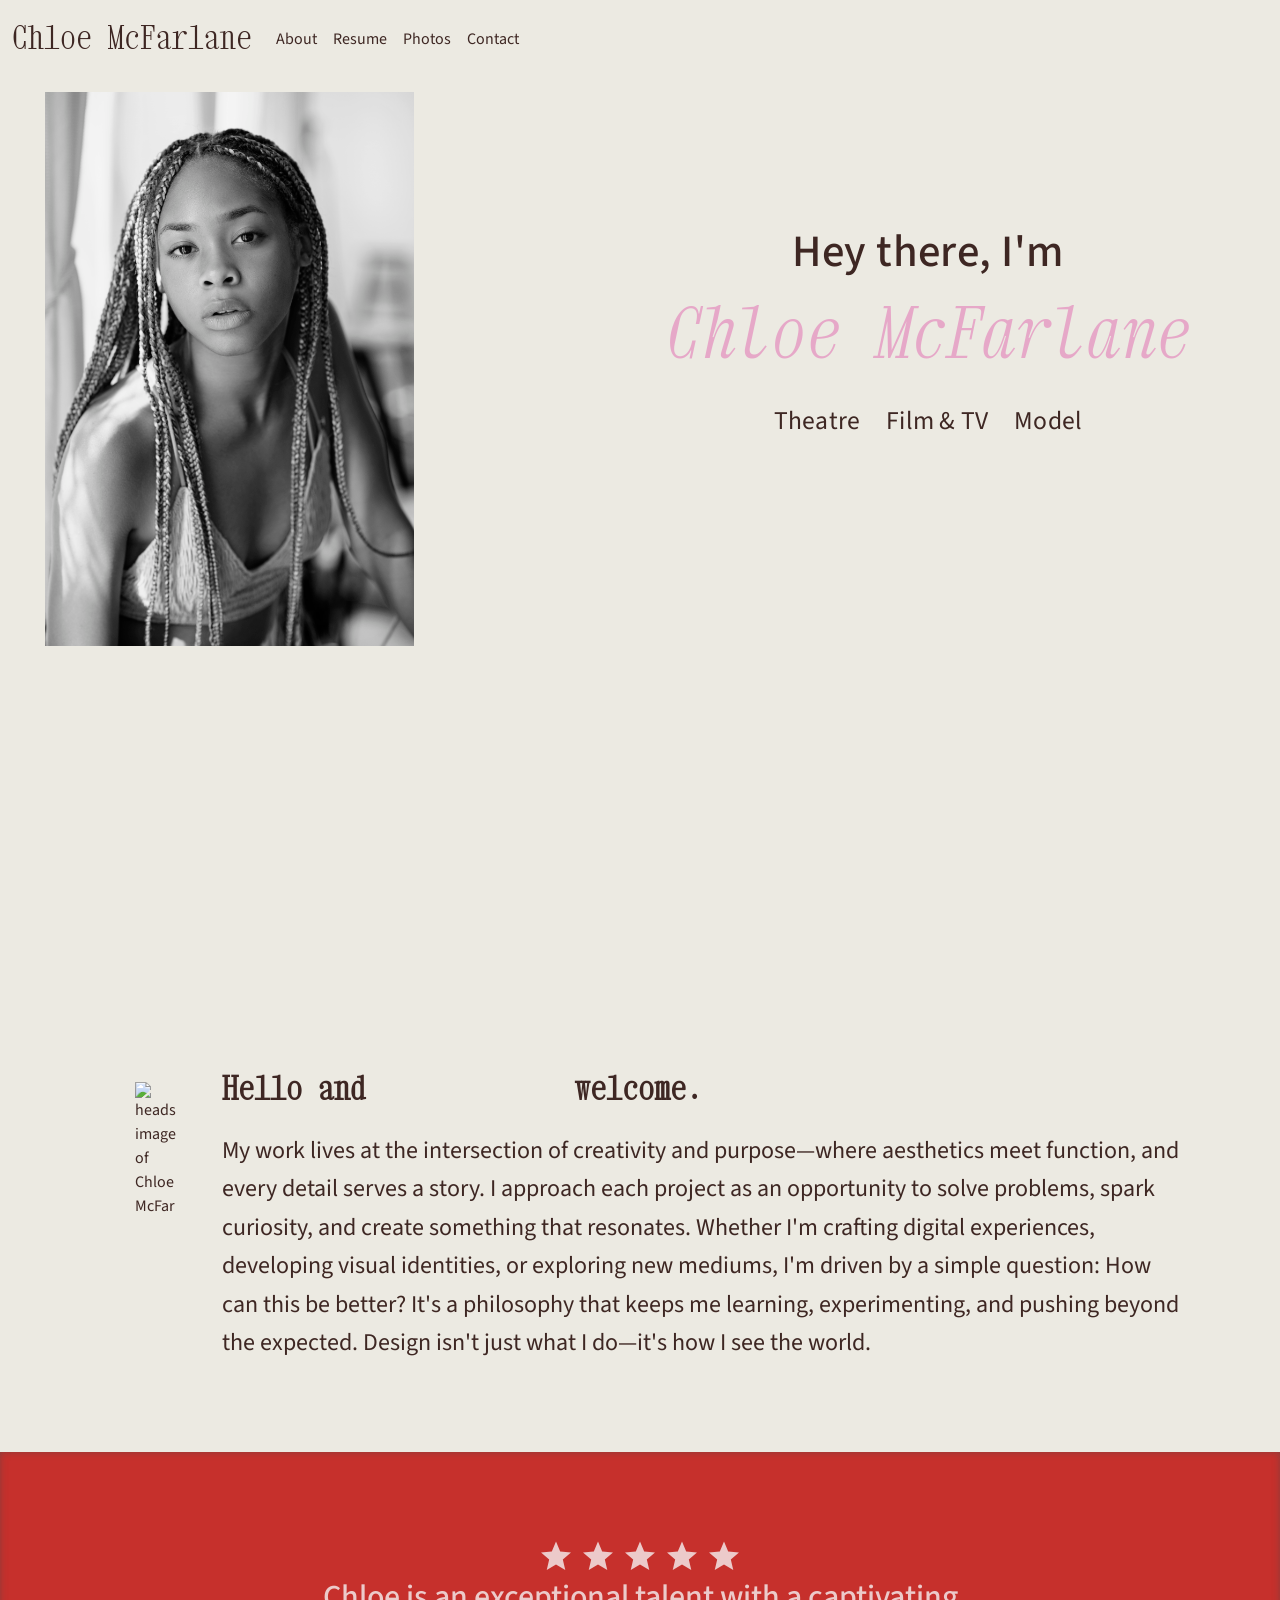
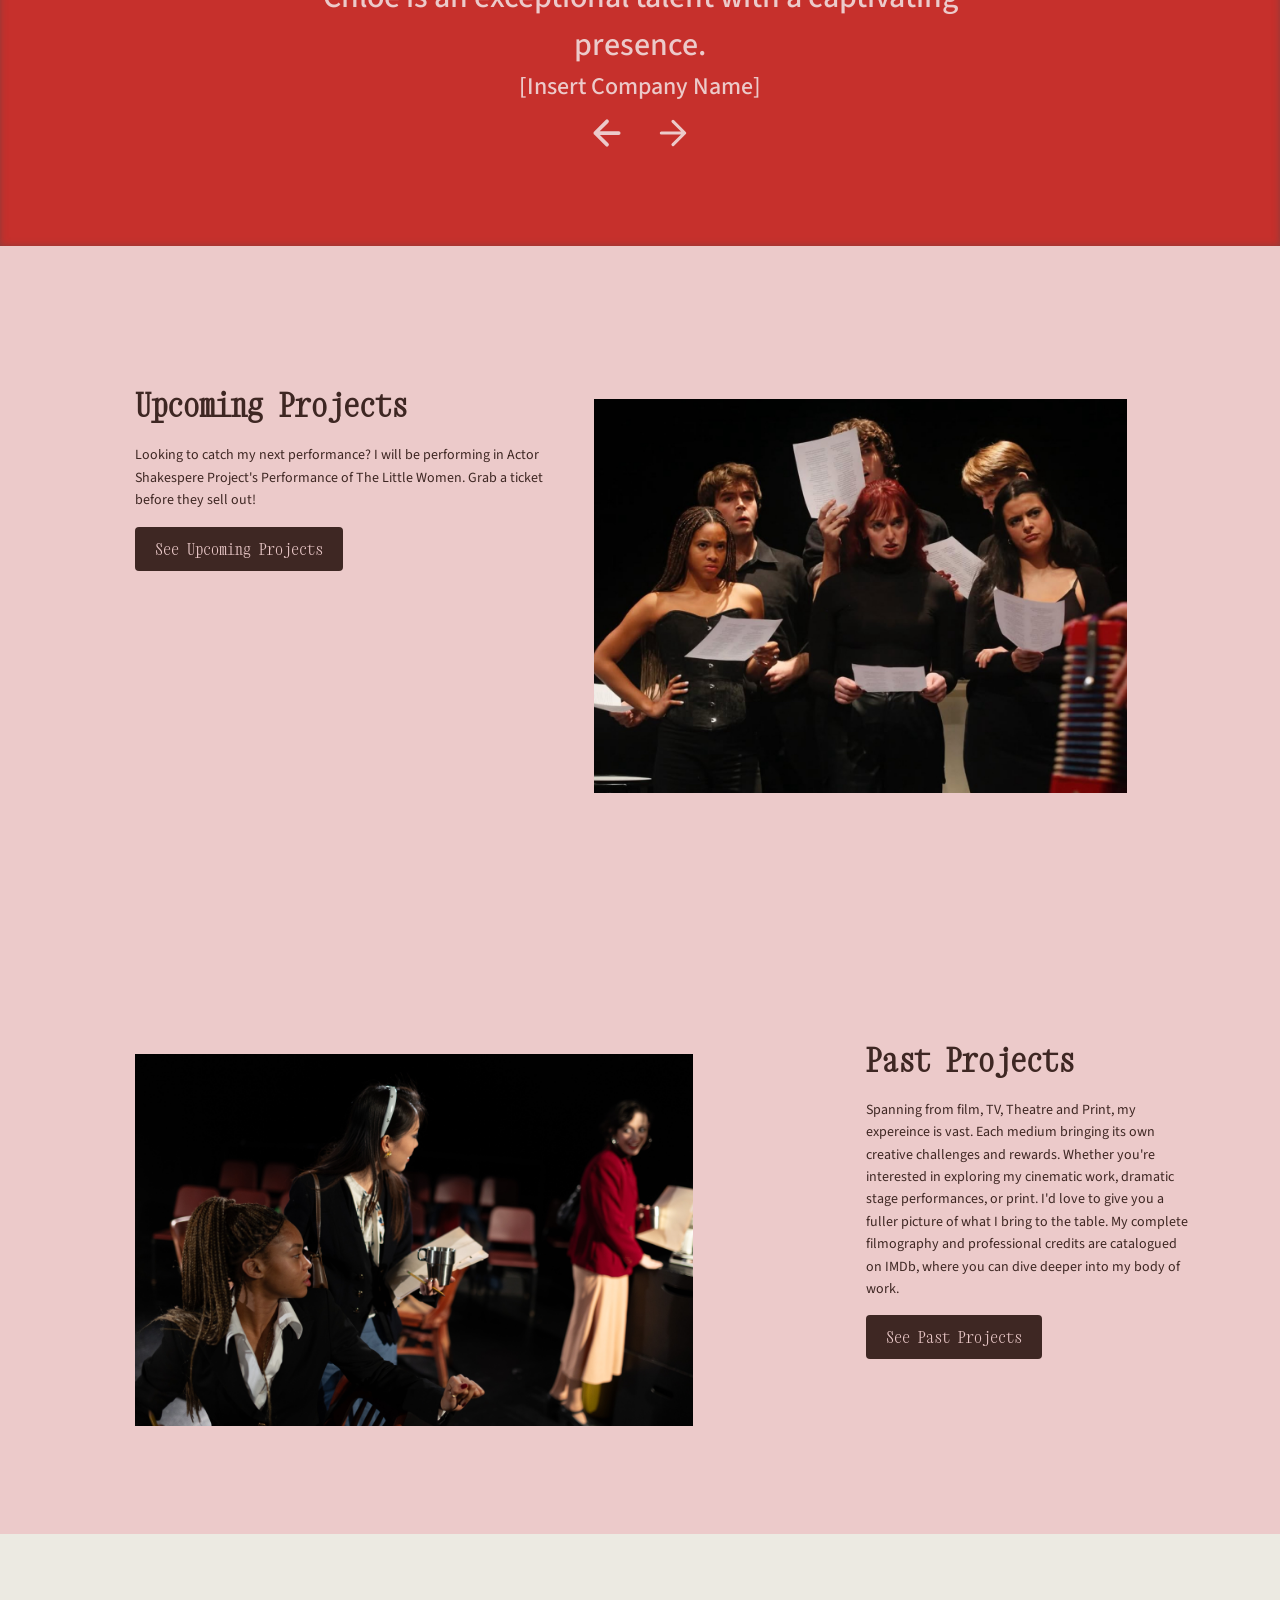
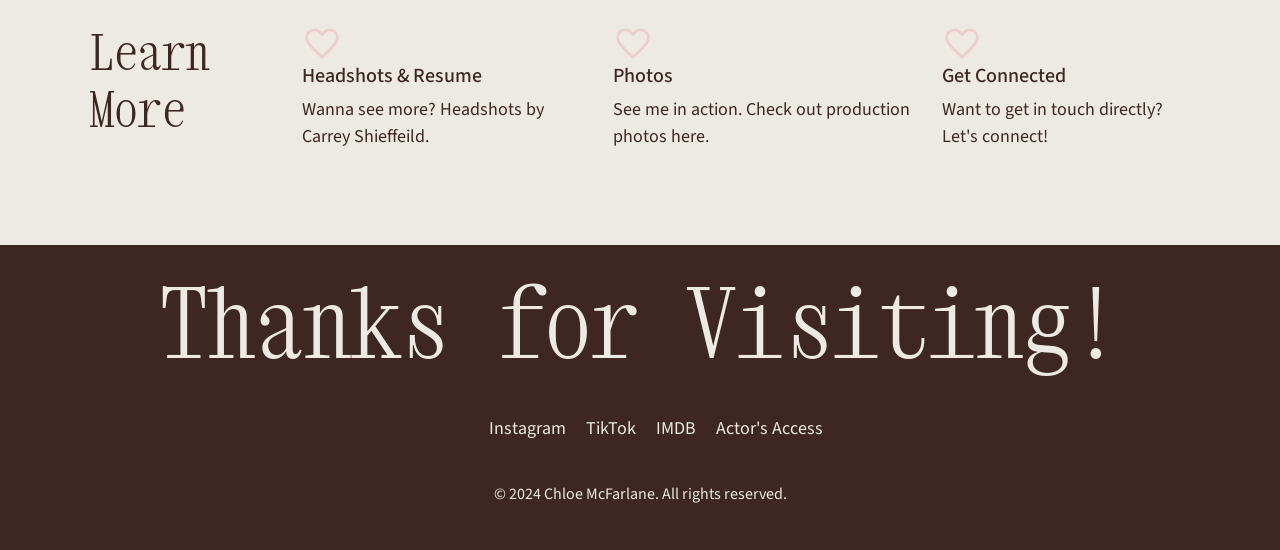
==== commit 63e73f02: "refactored photo gallery layout and improved responsiveness - Dec.10.2025" ====
--- a/html/index.html
+++ b/html/index.html
@@ -26,9 +26,6 @@
         <style>
             @import url('https://fonts.googleapis.com/css2?family=Source+Sans+3:ital,wght@0,200..900;1,200..900&family=Xanh+Mono:ital@0;1&display=swap');
         </style>
-
-        <!-- JS link -->
-         <script src="/js/index.js" defer></script>
     </head> 
 
     <body>
@@ -47,7 +44,7 @@
                     <div class="collapse navbar-collapse" id="navbarSupportedContent">
                         <ul class="navbar-nav ">
                             <li class="nav-item">
-                                <a class="nav-link" href="/html/index.html">About</a>
+                                <a class="nav-link" href="#" target="_blank">About</a>
                             </li>
 
                             <li class="nav-item">
@@ -291,5 +288,8 @@
             integrity="sha384-BBtl+eGJRgqQAUMxJ7pMwbEyER4l1g+O15P+16Ep7Q9Q+zqX6gSbd85u4mG4QzX+"
             crossorigin="anonymous"
         ></script>
+
+        <!-- JS link -->
+        <script src="/js/index.js" defer></script>
     </body>
 </html>
--- a/css/style-index.css
+++ b/css/style-index.css
@@ -611,7 +611,7 @@
   }
 
   footer h3{
-    margin-bottom: 10px;
+    margin-bottom: 35px;
     font-size: 96px;
     font-family:"Xanh Mono", monospace;
   }
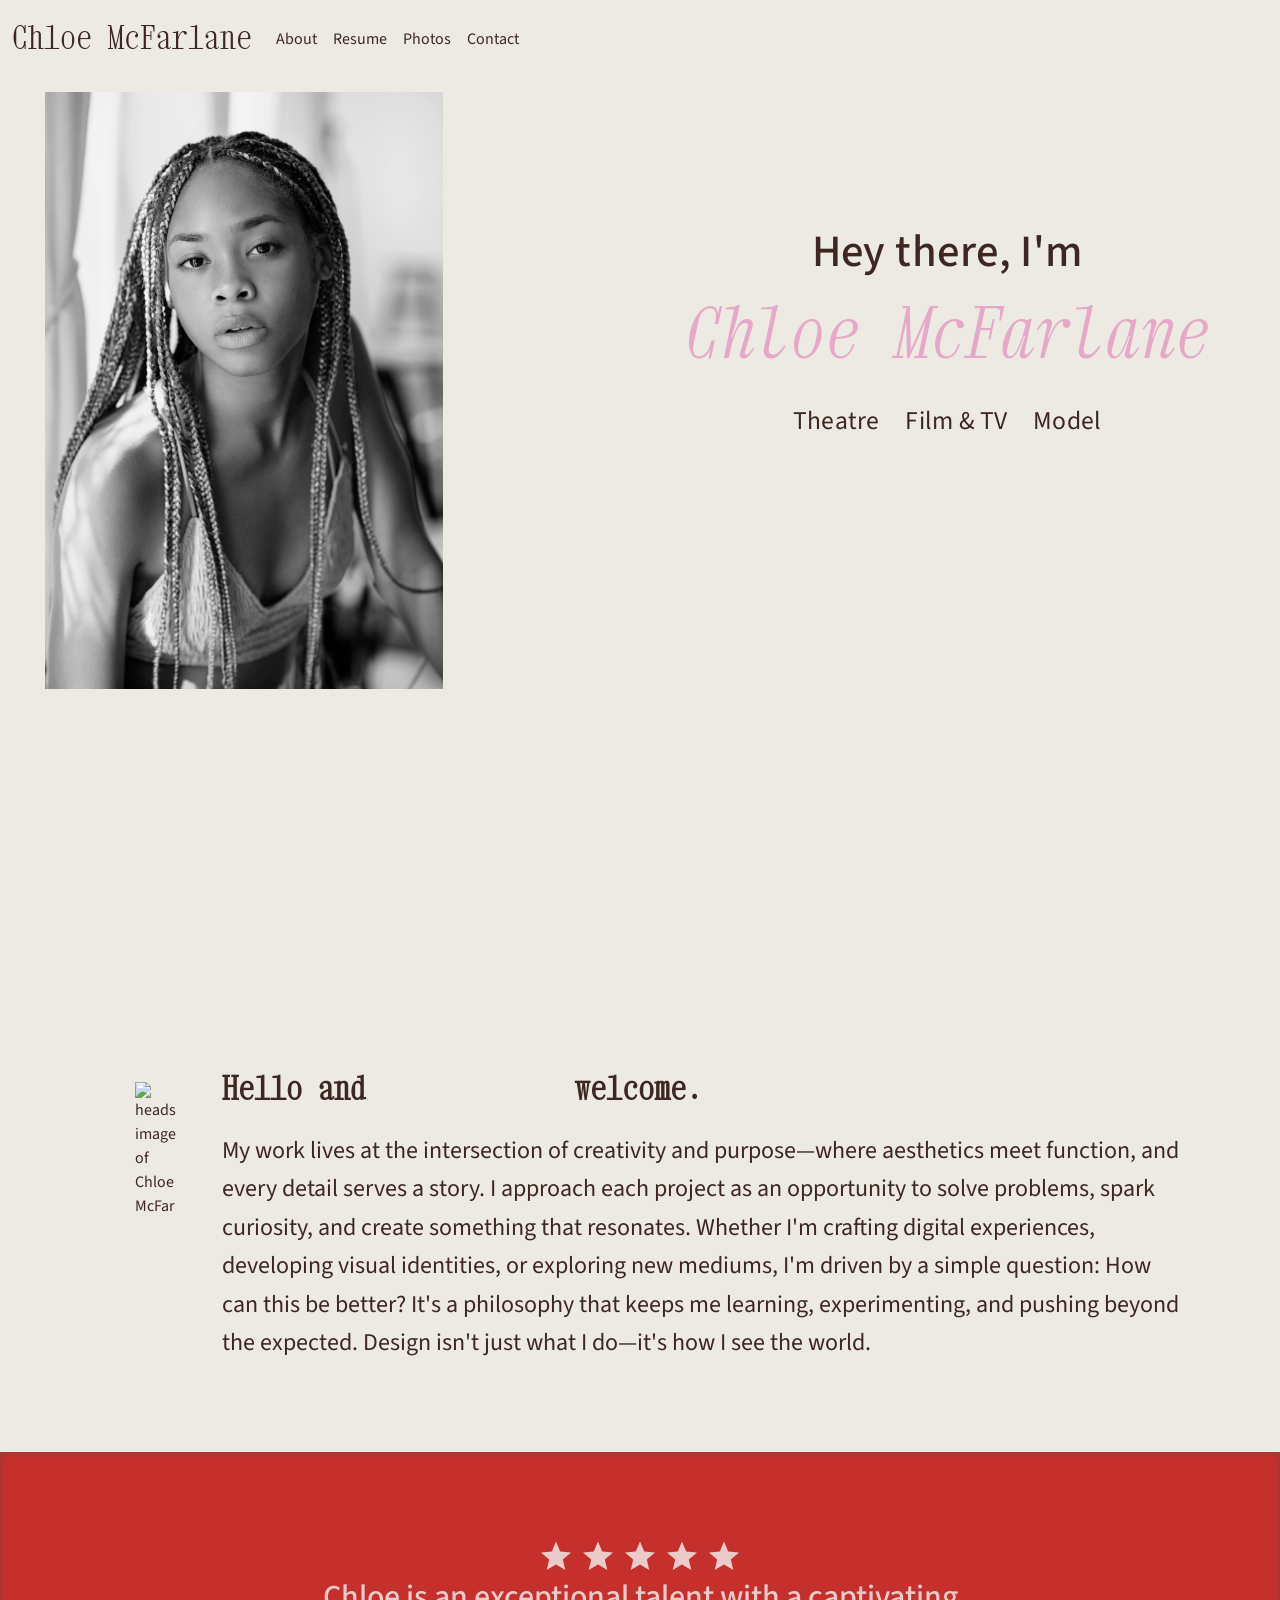
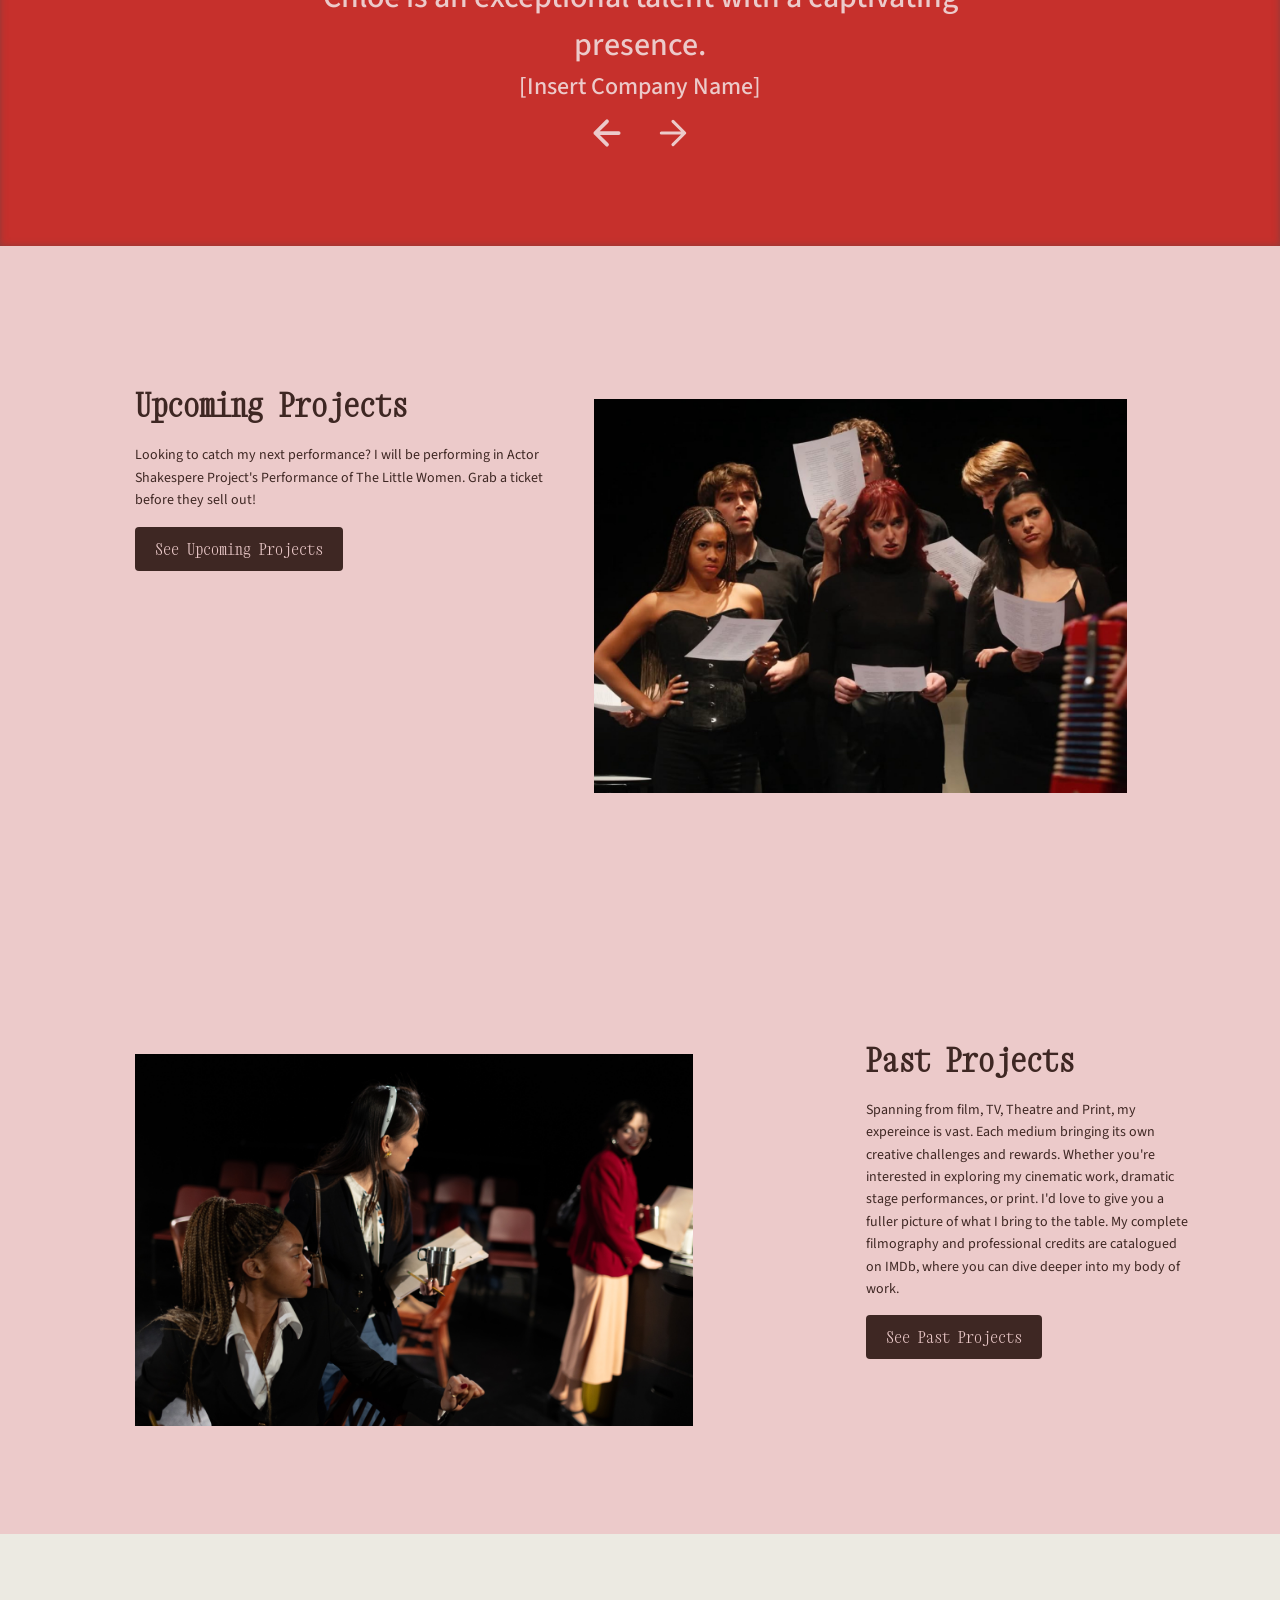
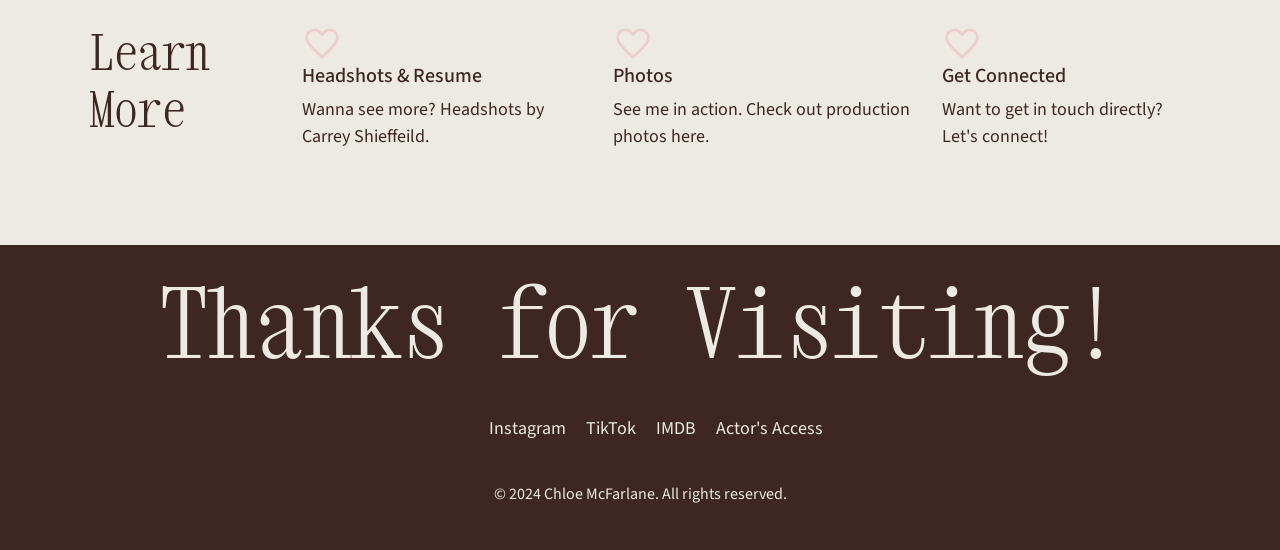
==== commit dec4e3c7: "refactored CSS styles for better responsiveness and updated index.html with new layout - Dec.13.2025" ====
--- a/html/index.html
+++ b/html/index.html
@@ -71,7 +71,7 @@
 
             <section class="hero">
                 <div class="hero-image">
-                  <img class="headshot" src="/src/Headshot1.jpg" alt="Chloe McFarlane Headshot" class="headshot">
+                  <img class="headshot" src="/src/Headshot1.jpg" alt="Chloe McFarlane Headshot" class="headshot" loading="lazy">
                 </div>
                 <div class="hero-content">
                   <p class="greeting">Hey there, I'm</p>
@@ -93,7 +93,7 @@
                 <!-- Place a large image of self somewhere -->
                     <div class="headshot-title-wrapper">
                         <!-- Can we put some translucent text around my image? like in that one photo in the pinterest board? -->
-                            <img class="headshot" src="/src/Headshot2.jpg" alt="headshot image of Chloe McFarlane"/>
+                            <img class="headshot" src="/src/Headshot2.jpg" alt="headshot image of Chloe McFarlane" loading="lazy"/>
                     
                     </div>
 
--- a/css/style-index.css
+++ b/css/style-index.css
@@ -170,6 +170,13 @@
 .nav-item:hover::after {
   transform: scaleX(.75); /* Scale to full width on hover */
 
+}
+
+.navbar-toggler{
+  border-color: #3E2723;
+  font-size: 18px;
+  line-height: 0%;
+  color: #3E2723;
 }
 
 .hero {
@@ -679,36 +686,40 @@
 
 
 
-    /* Responsive Design */
-
-  /* 
+  /* Responsive Design */
+
   
-  HERO SECTION RESPONSIVE 
+  /* HERO SECTION RESPONSIVE  */
 
   @media (max-width: 768px) {
   .hero {
     flex-direction: column;
   }
-
   .hero-image {
+    width: 65%; /* Adjusted width for smaller size */
+    margin: 0 auto; /* Center the image */
+  }
+
+  .headshot {
     width: 100%;
-    height: 60vh;
-    min-height: 400px;
   }
 
   .hero-content {
     width: 100%;
     padding: 2rem 1rem;
+    margin-top: 0.5rem;
+    gap:0;
   }
 
   .roles {
     gap: 1rem;
+    margin-top: 0.5rem;
   }
 }
 
 @media (min-width: 769px) and (max-width: 1024px) {
   .hero-image {
-    width: 42%;
+    width: auto;
   }
 
   .hero-content {
@@ -726,7 +737,7 @@
   }
 }
   
-  TESTIMONIALS SECTION RESPONSIVE
+  /* TESTIMONIALS SECTION RESPONSIVE */
   
   @media (max-width: 768px) {
     .scroll-control {
@@ -756,4 +767,4 @@
       width: 32px;
       height: 32px;
     }
-  } */
+  }
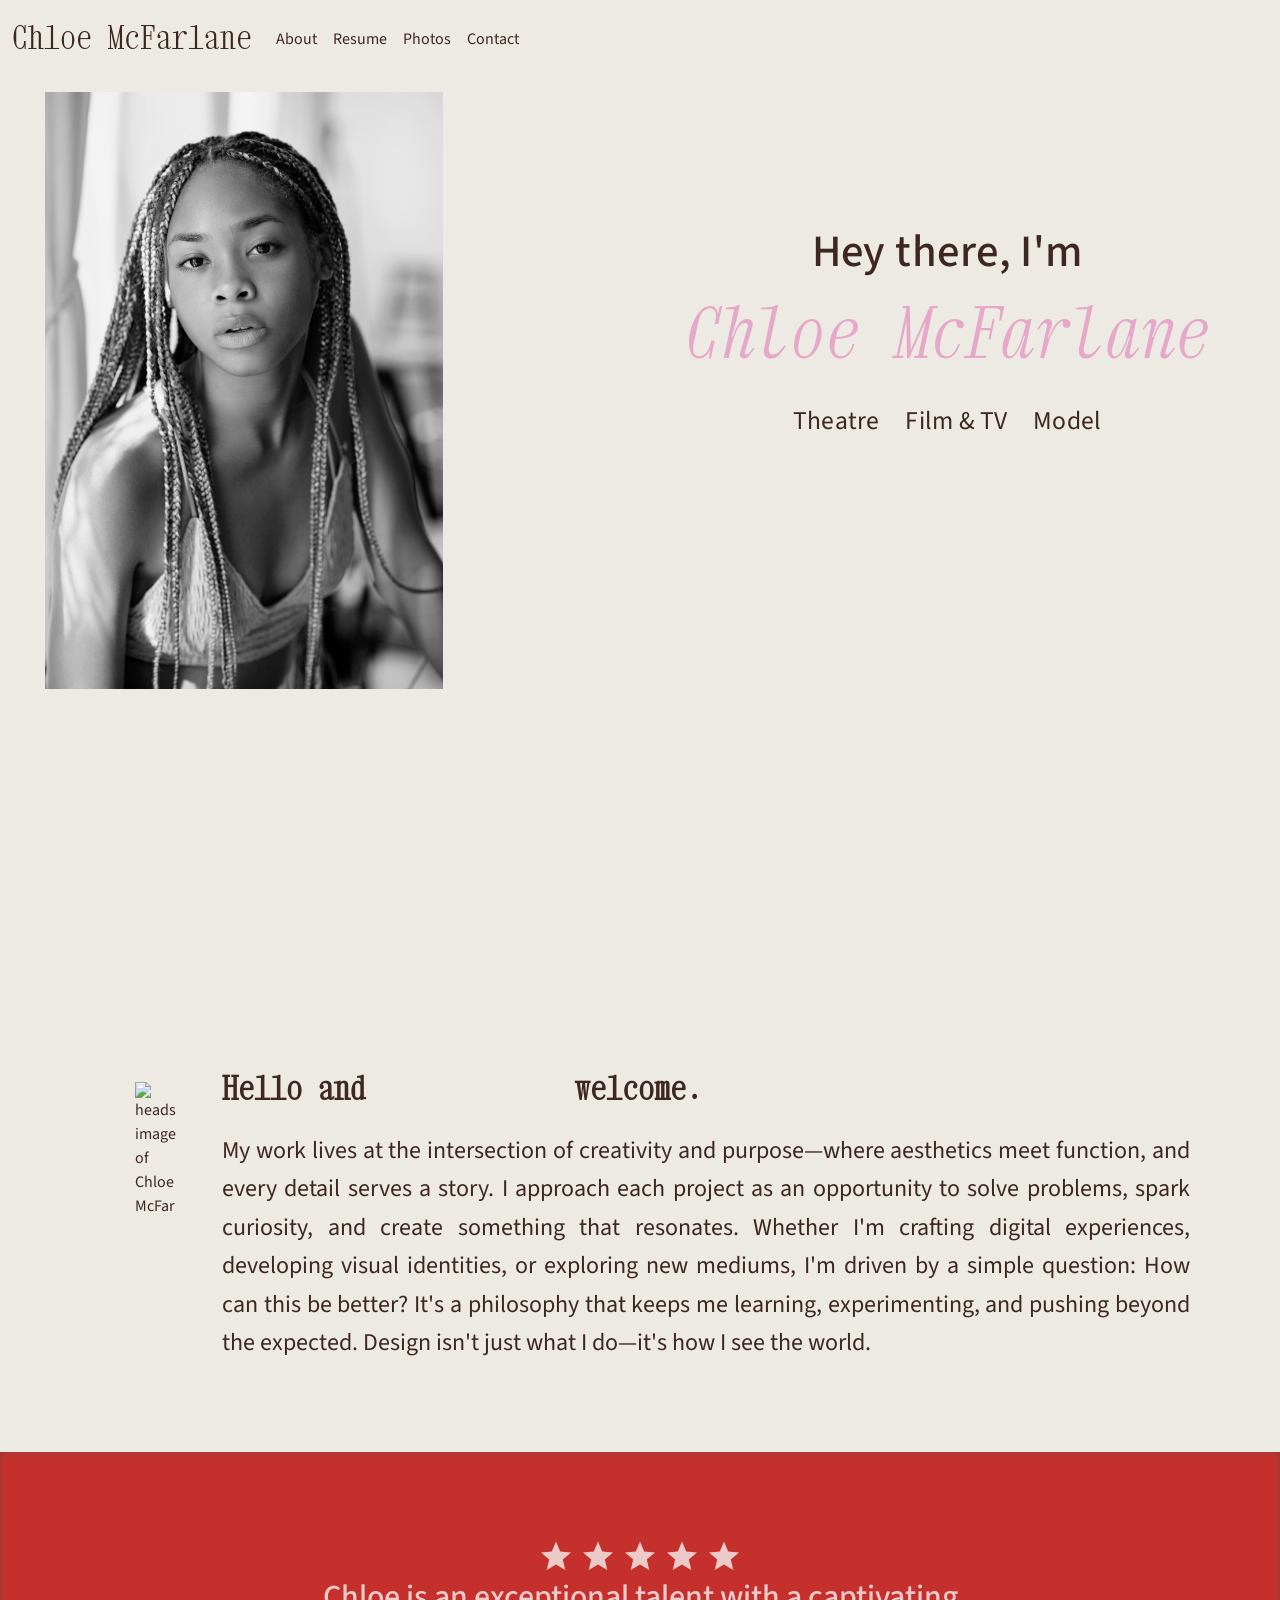
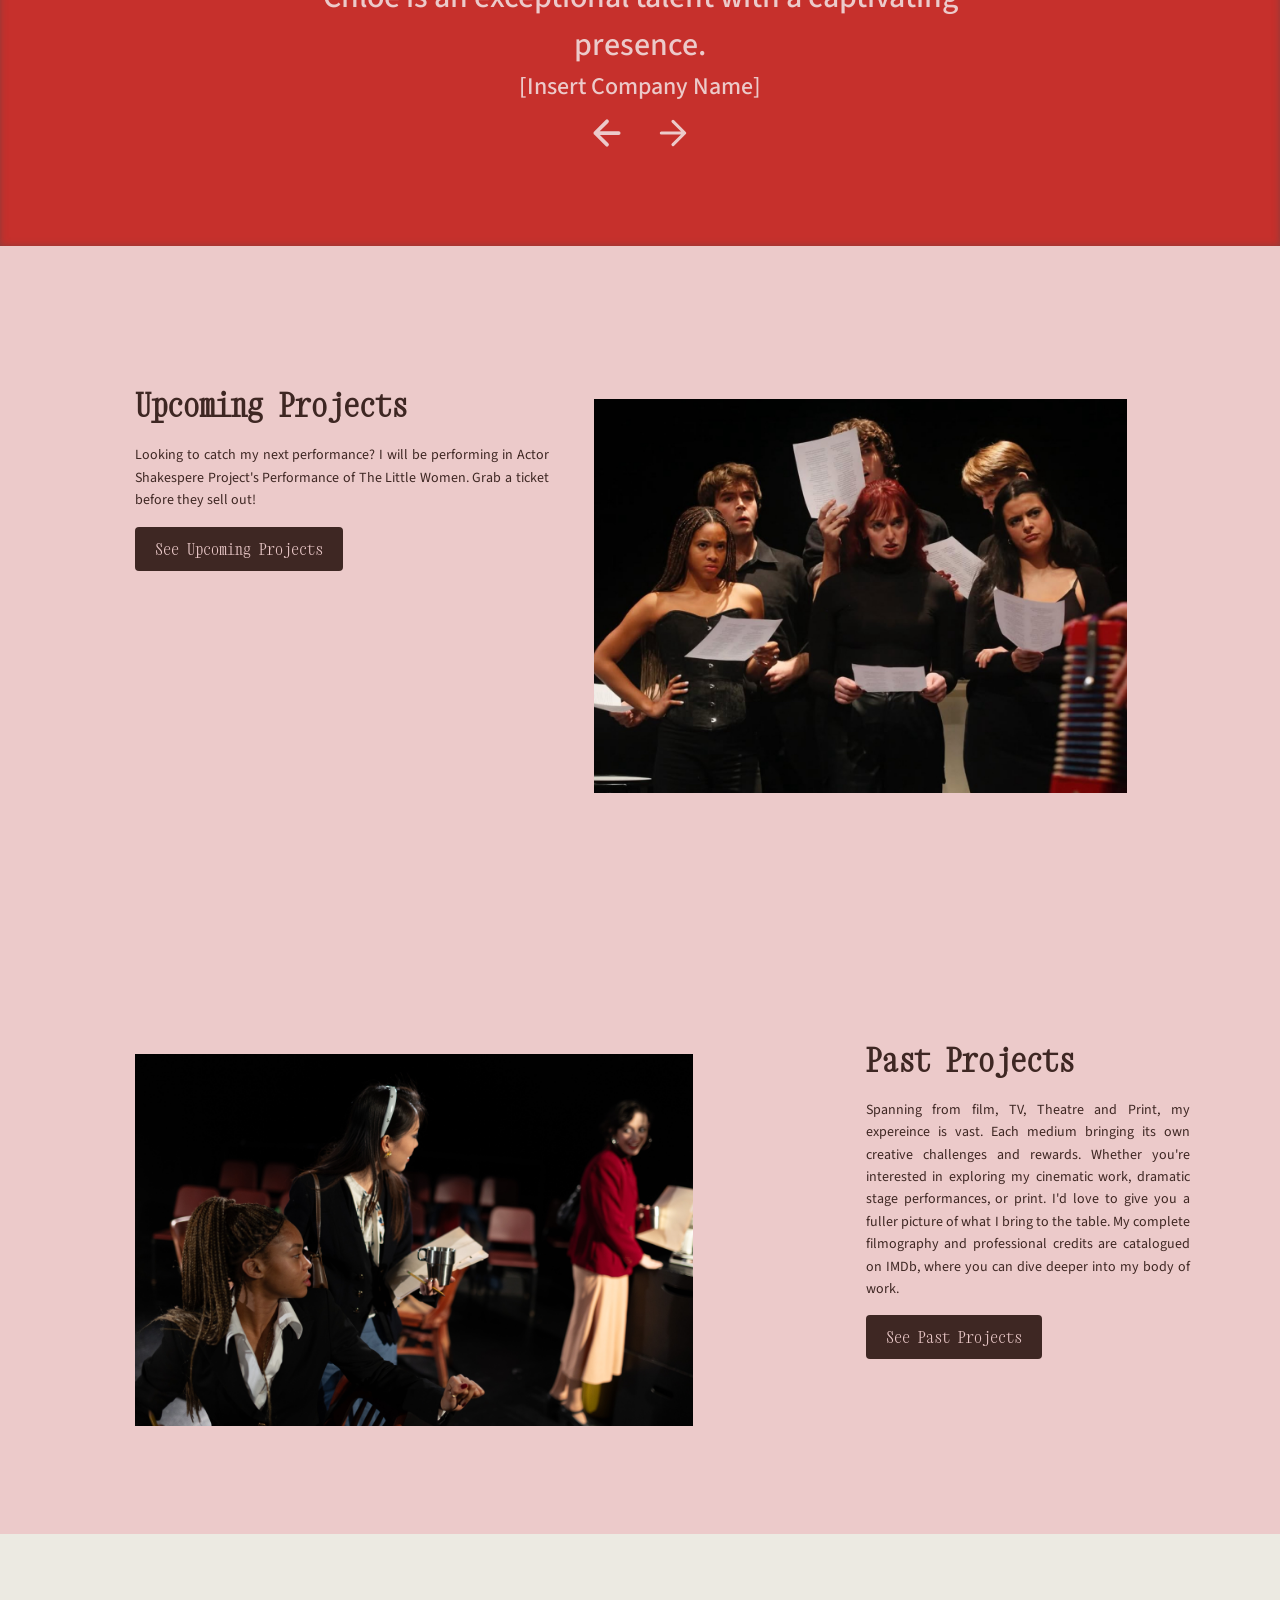
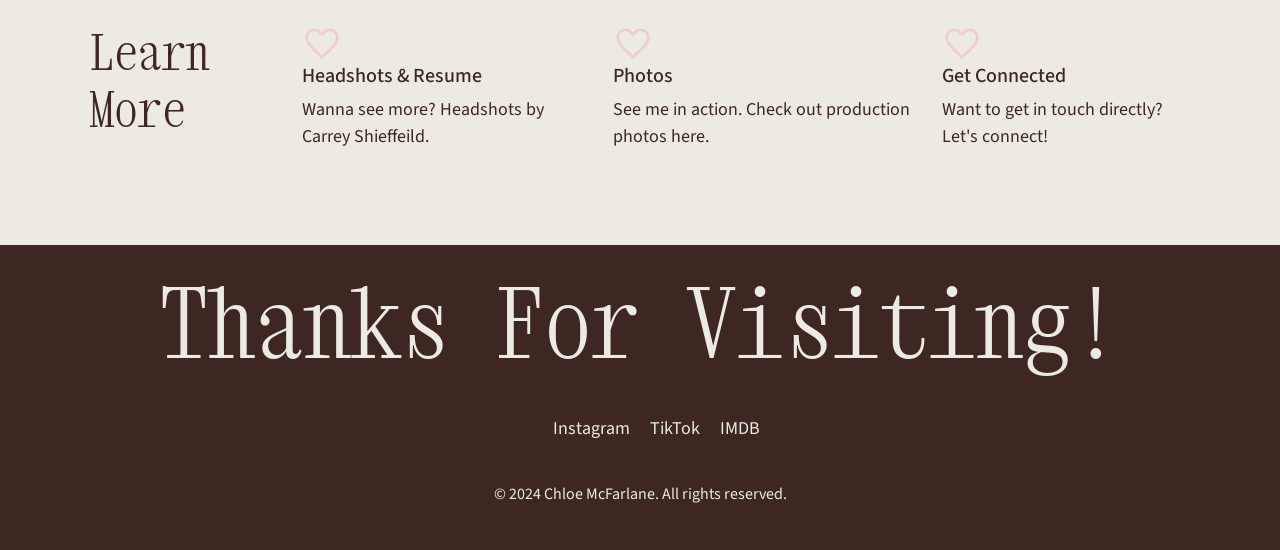
==== commit 87414d61: "Responive Design Improvements - Dec.14.2025" ====
--- a/html/index.html
+++ b/html/index.html
@@ -261,14 +261,13 @@
 
         </main>
         <footer>
-            <h3 id ="footer-message"> Thanks for Visiting! </h3>
+            <h3 id ="footer-message"> Thanks For Visiting! </h3>
             <!-- social media links -->
             <ul id="socials-links">
                 <!-- add ALL links  -->
-                <li><a href="https://www.instagram.com/chloemcfarlane_/">Instagram</a></li>
-                <li><a href="#">TikTok</a></li>
-                <li><a href="https://www.imdb.com/name/nm1234567/">IMDB</a></li>
-                <li><a href="#">Actor's Access</a></li>
+                <li><a href="https://www.instagram.com/chlo.mcfarlane/" target="_blank">Instagram</a></li>
+                <li><a href="https://www.tiktok.com/@peachyfuckenkeen?is_from_webapp=1&sender_device=pc" target="_blank">TikTok</a></li>
+                <li><a href="https://www.imdb.com/name/nm1234567/" target="_blank">IMDB</a></li>
             </ul>
             <!-- place copyright here -->
             <div class="container text-center mt-4 mb-4">
--- a/css/style-index.css
+++ b/css/style-index.css
@@ -173,10 +173,14 @@
 }
 
 .navbar-toggler{
-  border-color: #3E2723;
+  border-color: #8b1a16;
   font-size: 18px;
   line-height: 0%;
   color: #3E2723;
+}
+
+.navbar-toggler-icon{
+  background-image: url("data:image/svg+xml;charset=utf8,%3Csvg viewBox='0 0 32 32' xmlns='http://www.w3.org/2000/svg'%3E%3Cpath stroke='rgb(139, 26, 22)' stroke-width='2' stroke-linecap='round' stroke-miterlimit='10' d='M4 8h24M4 16h24M4 24h24'/%3E%3C/svg%3E");
 }
 
 .hero {
@@ -303,16 +307,21 @@
 .about section header {
   font-family: "Xanh Mono", monospace;
   font-weight: 750;
-  font-size: 32px;
+  font-size: clamp(24px, 4vw, 32px);
+  animation: slideInStagger 0.6s ease-out both;
+  transition: all 0.3s ease;
   padding-bottom: 10px;
   margin: 0;
 }
 
 .about section p{
   font-family: "Source Sans 3", sans-serif;
-  font-size: 24px;
+  font-size: clamp(16px, 2vw, 24px);
+  animation: slideInStagger 0.6s ease-out both;
+  transition: all 0.3s ease;
   line-height: 1.6;
   margin-top: 10px;
+  text-align: justify;
 }
 
 .headshot-title-wrapper {
@@ -466,6 +475,7 @@
     object-position: center;
     display: block;
   }
+
   .projects{
     display: flex;
     flex-direction: row;
@@ -503,6 +513,7 @@
     line-height: 1.6;
     margin-top: 10px;
     margin-bottom: 15px;
+    text-align: justify;
   }
 
   .headshot-title-wrapper {
@@ -536,6 +547,7 @@
     flex-direction: row;
     padding: 10vh;
     align-items: flex-start;
+    text-align: justify;
   }
 
   .whats-next h3{
@@ -691,22 +703,57 @@
   
   /* HERO SECTION RESPONSIVE  */
 
-  @media (max-width: 768px) {
+  @media (max-width: 780px) {
+    .main{
+      margin: 30vh;
+    }
+
+    .navbar-brand{
+      font-size: 24px;
+    }
+    .nav-link{
+      font-size: 20px;
+      padding-top: 2%;
+      padding-bottom: 2%;
+      display: flex; /* Use flexbox for centering */
+      justify-content: center; /* Center the text horizontally */
+      align-items: center; /* Center the text vertically */
+    }
+
+    .nav-item:hover::after {
+      transform: scaleX(0); /* Scale to full width on hover */
+    
+    }
+    
+    .nav-item::after {
+      content: ''; /* Create a pseudo-element for the underline */
+      position: absolute;
+      left: 0;
+      bottom: 0; /* Position it at the bottom */
+      width: 100%; /* Full width */
+      height: 2px; /* Height of the underline */
+      background-color: #3E2723; /* Underline color */
+      transform: scaleX(0); /* Initially scale to 0 */
+      transition: transform 300ms ease; /* Transition effect */
+    }
+
   .hero {
     flex-direction: column;
   }
   .hero-image {
-    width: 65%; /* Adjusted width for smaller size */
+    width: 69%; /* Adjusted width for smaller size */
     margin: 0 auto; /* Center the image */
   }
 
   .headshot {
     width: 100%;
+    padding-bottom: 8px;
   }
 
   .hero-content {
     width: 100%;
     padding: 2rem 1rem;
+    padding-top: 0%;
     margin-top: 0.5rem;
     gap:0;
   }
@@ -715,6 +762,33 @@
     gap: 1rem;
     margin-top: 0.5rem;
   }
+
+  .about{
+    flex-direction: column;
+    padding: 5vh;
+  }
+  .about .headshot{
+    justify-content: center;
+    margin: 0 auto; /* Center the image */
+  }
+
+  .about section{
+    margin: 3vh;
+  }
+  .about section p{
+    text-align: justify;
+  }
+
+  .projects{
+    flex-direction: column;;
+  }
+  .whats-next{
+    flex-direction: column;
+  }
+  .recently{
+    flex-direction: column;
+  }
+
 }
 
 @media (min-width: 769px) and (max-width: 1024px) {
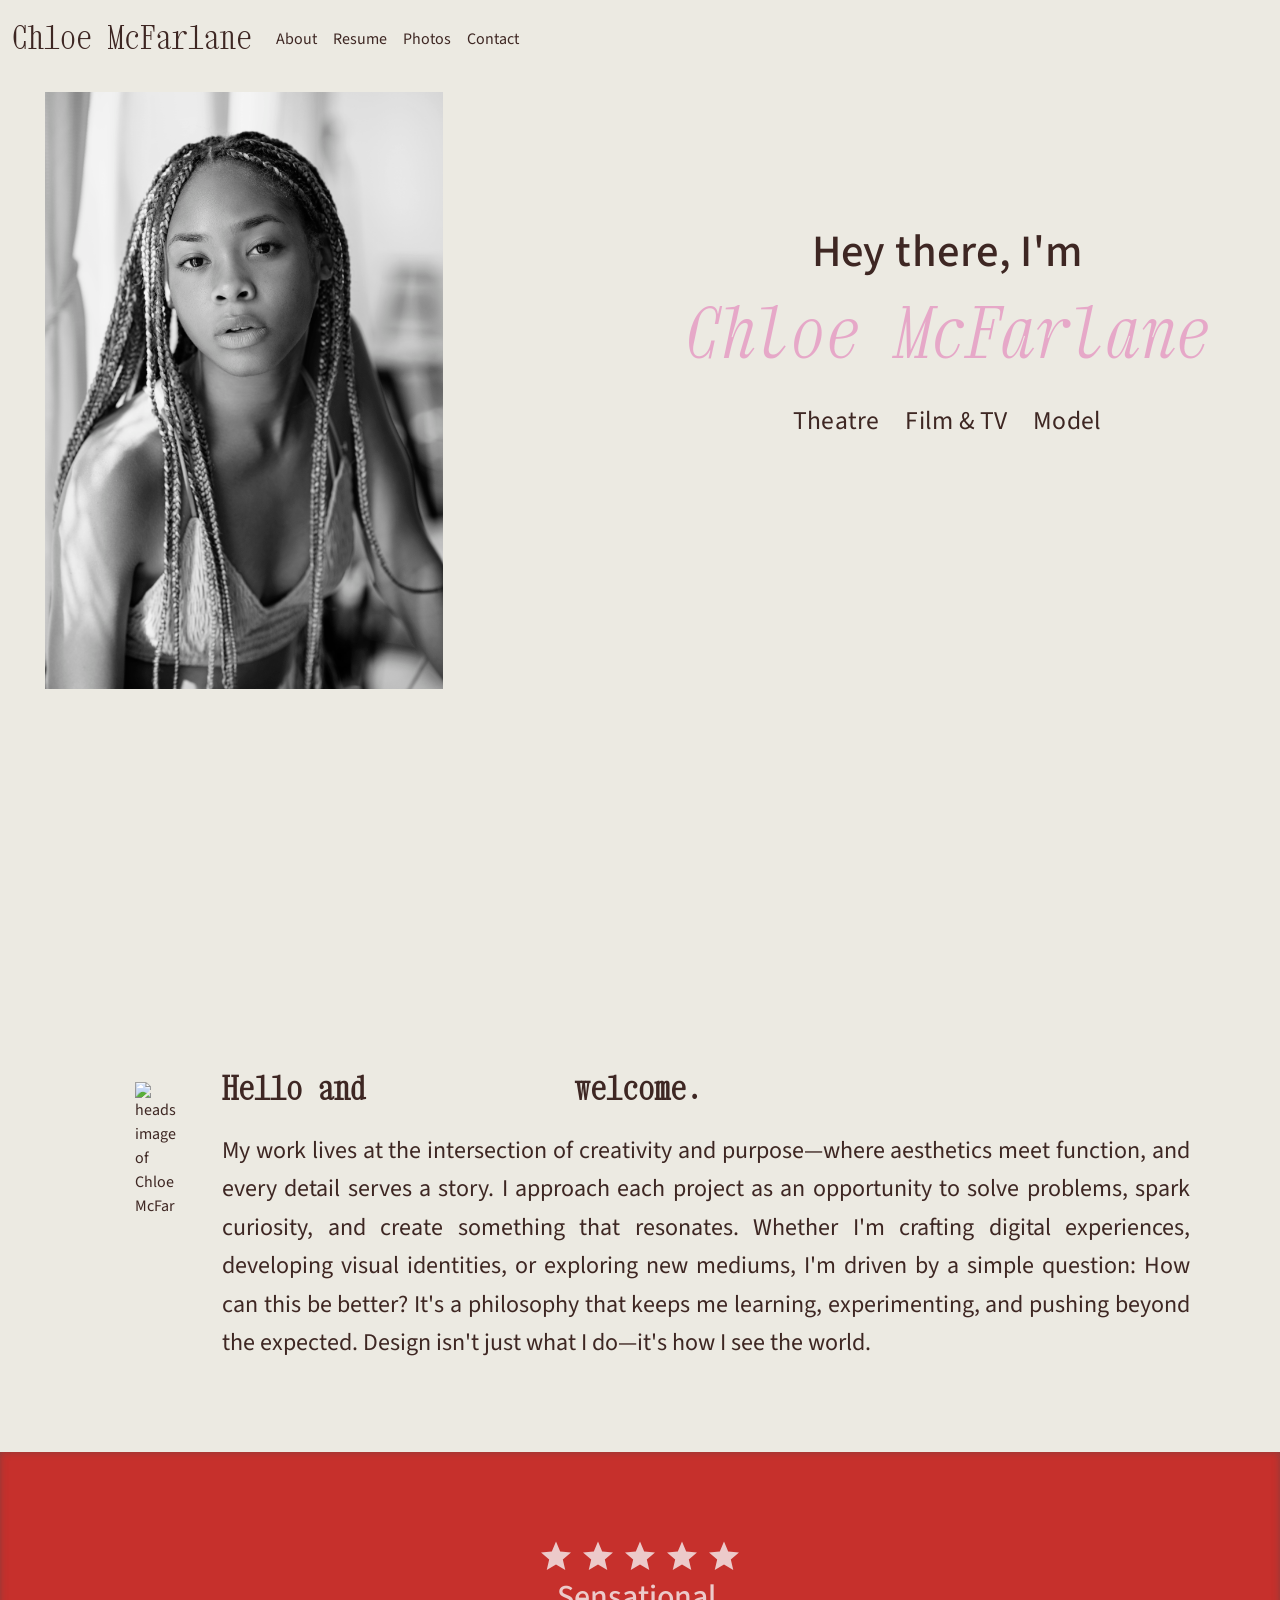
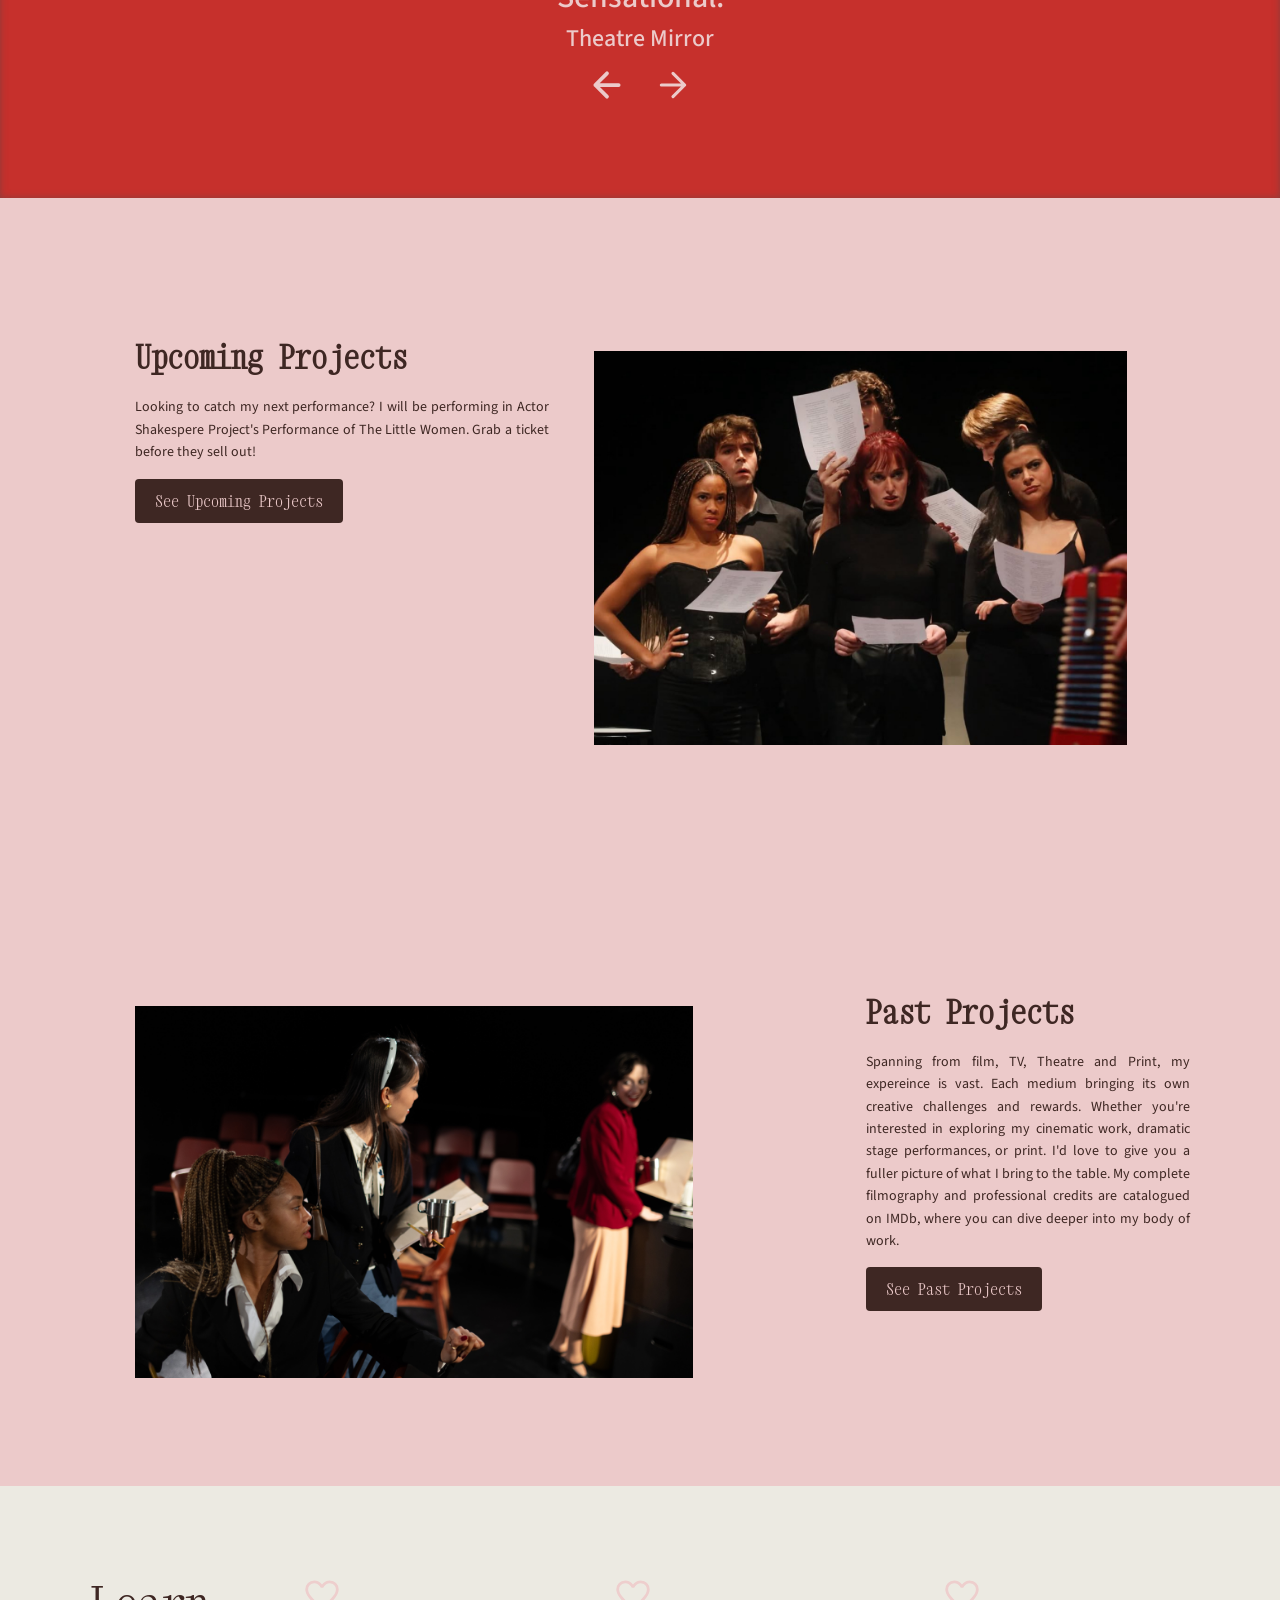
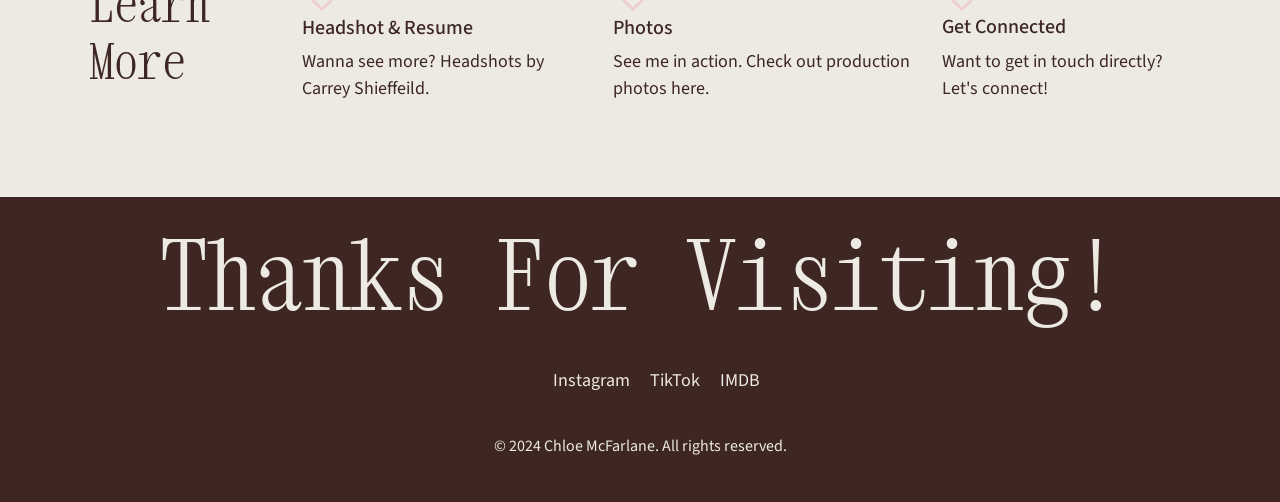
==== commit 209af4dc: "Updates to index page styles and scripts - Dec.19.2023" ====
--- a/html/index.html
+++ b/html/index.html
@@ -205,12 +205,12 @@
 
                     <!-- resume navigation -->
                     <div id="resume-nav-container">
-                            <a id="resume-nav-container-link" href="#headshot&resume">
                                 <img src="/src/favorite_35dp_EECECD_FILL0_wght400_GRAD0_opsz40.svg" alt="description">
-                            </a>
                             <div class ="gallery-links-text">
                                 <h5>
-                                    Headshots & Resume
+                                    <a href="/html/photos.html" onclick="window.open('src/ChloeMcFarlaneResume.pdf')">
+                                        Headshot & Resume 
+                                    </a>
                                 </h5>
                                 <p>
                                     Wanna see more? Headshots by Carrey Shieffeild. 
@@ -220,12 +220,12 @@
 
                     <!-- photos navigation -->
                     <div id="photos-nav-container">
-                        <a id="photos-nav-container-link" href="#photos">
                             <img src="/src/favorite_35dp_EECECD_FILL0_wght400_GRAD0_opsz40.svg" alt="description">
-                        </a>
                         <div class ="gallery-links-text">
                             <h5>
-                                Photos
+                                <a href="/html/photos.html">
+                                    Photos
+                                </a>
                             </h5>
                             <p>
                                 See me in action. Check out production photos here. 
@@ -236,13 +236,13 @@
                     <!-- Contact -->
 
                     <div id="conatact-nav-container">
-                        <a id="conatact-nav-container-link" href="#contact">
                             <img src="/src/favorite_35dp_EECECD_FILL0_wght400_GRAD0_opsz40.svg" alt="contact image">
                             <!-- add approrpiate image here for contact -->
-                        </a>
                         <div class ="gallery-links-text">
                             <h5>
+                                <a href="/html/contact.html">
                                 Get Connected
+                                </a>
                             </h5>
                             <p>
                                 Want to get in touch directly? Let's connect!
--- a/css/style-index.css
+++ b/css/style-index.css
@@ -133,10 +133,6 @@
   font-size: 32px;
   color: #3E2723;
 
-}
-
-.navbar-brand:hover{
-  color: #3E2723;
 }
 
 
@@ -611,6 +607,43 @@
     margin-bottom: 1rem; /* Space below the heading */
   }
 
+  .gallery-links a{
+    font-family: "Source Sans 3", sans-serif;
+    color: #3E2723;
+    padding-bottom: 0%;
+    padding-top: 7%;
+    text-decoration: none;
+  }
+  
+  .gallery-links a:hover{
+    color: #8b1a16;
+  }
+
+  .gallery-links-text {
+    position: relative; /* Position relative for the underline effect */
+  }
+
+  .gallery-links-text a {
+    position: relative; /* Position relative for the underline effect */
+    text-decoration: none; /* Remove default underline */
+  }
+
+  .gallery-links-text a::after {
+    content: ''; /* Create a pseudo-element for the underline */
+    position: absolute;
+    left: 0;
+    bottom: 0; /* Position it at the bottom */
+    width: 100%; /* Full width */
+    height: 2px; /* Height of the underline */
+    background-color: #3E2723; /* Underline color */
+    transform: scaleX(0); /* Initially scale to 0 */
+    transition: transform 300ms ease; /* Transition effect */
+  }
+
+  .gallery-links-text a:hover::after {
+    transform: scaleX(1); /* Scale to full width on hover */
+  }
+
   .gallery-links p {
     font-family: "Source Sans 3", sans-serif;
     font-size: 18px; /* Medium font size for paragraphs */
@@ -780,13 +813,36 @@
   }
 
   .projects{
-    flex-direction: column;;
+    flex-direction: column;
+    align-items: center; /* Center align items */
+    text-align: center; /* Center text */
+  }
+
+  .prodphoto{
+    padding:0;
+    margin-top: 12px;
+    border-radius: 0px;
   }
   .whats-next{
+    padding: 16px;
     flex-direction: column;
+    align-items: center; /* Center align items */
+    text-align: center; /* Center text */
   }
   .recently{
+    padding: 16px;
+    margin-bottom: 15px;
+    margin-top: 10px;
     flex-direction: column;
+    align-items: center; /* Center align items */
+    text-align: center; /* Center text */
+  }
+  .recently .prodphoto{
+    width:100%;
+  }
+  .recently section{
+    margin-left: 0;
+
   }
 
 }
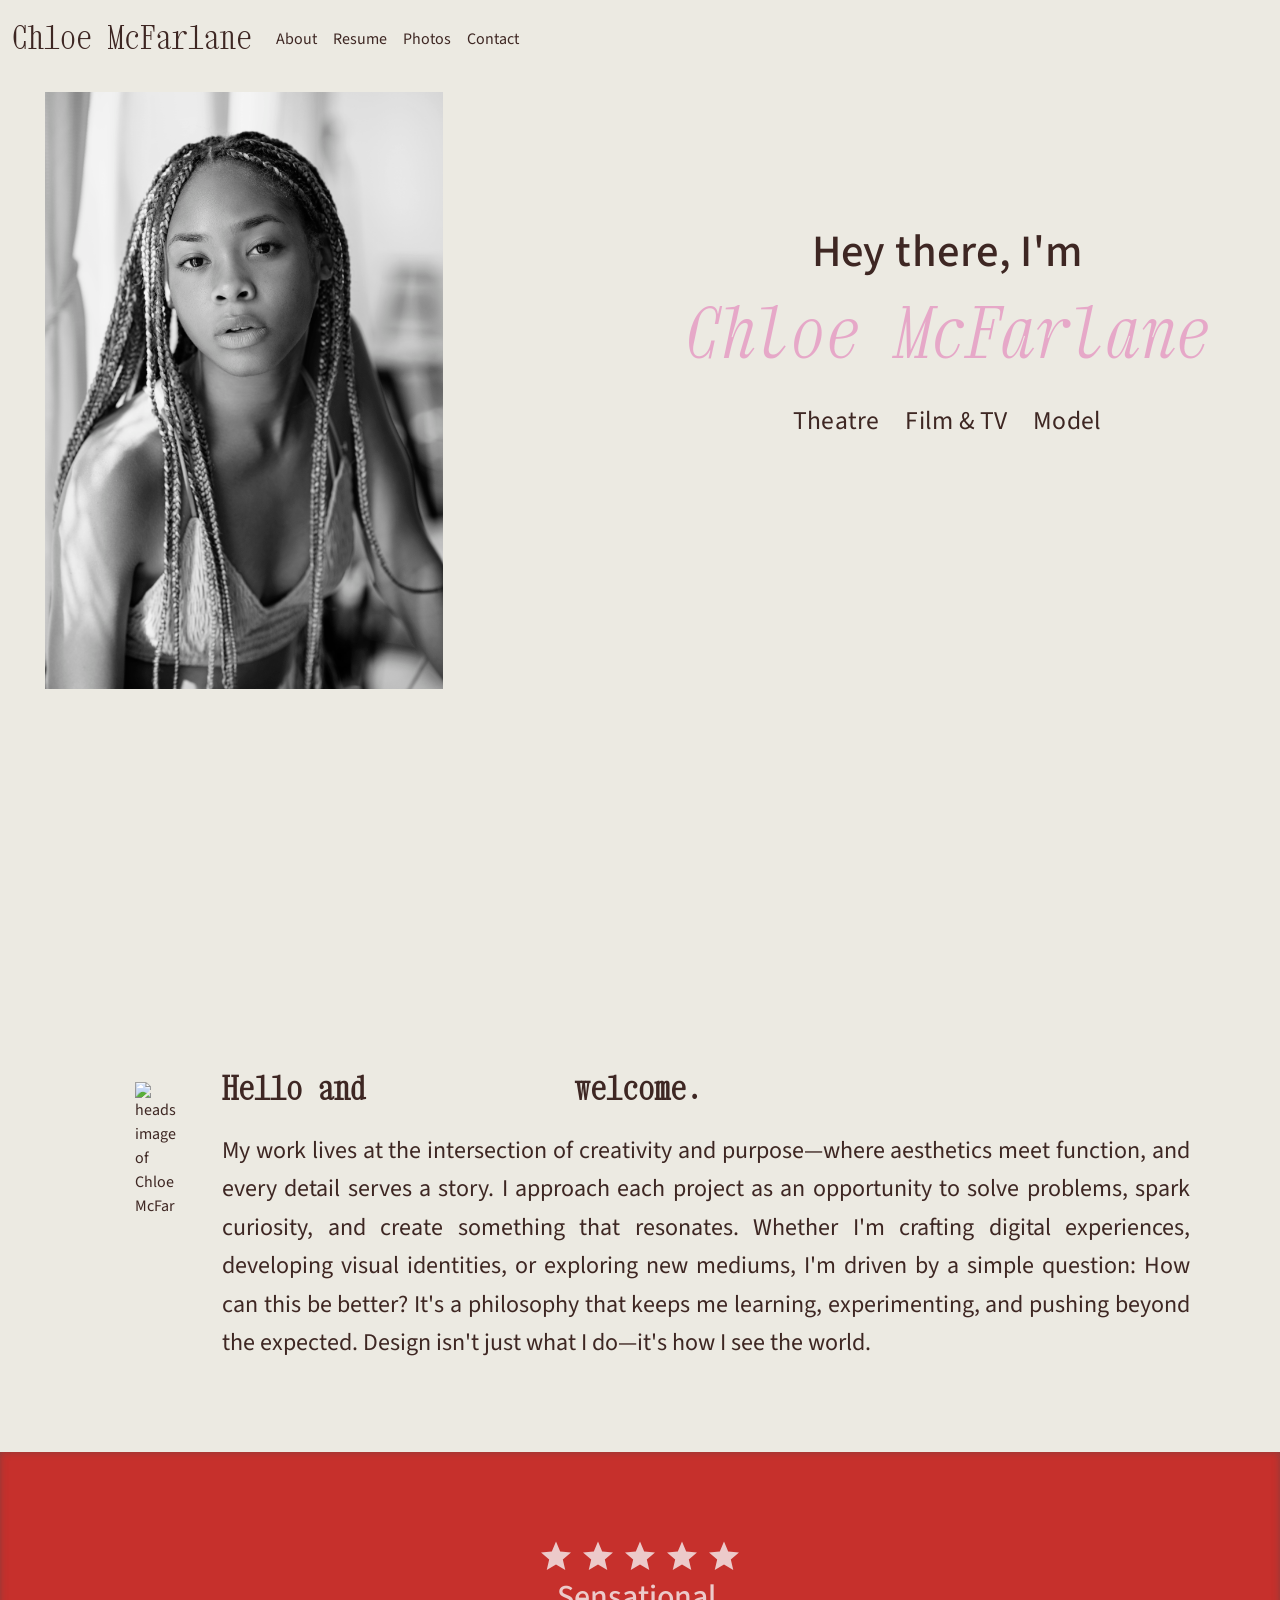
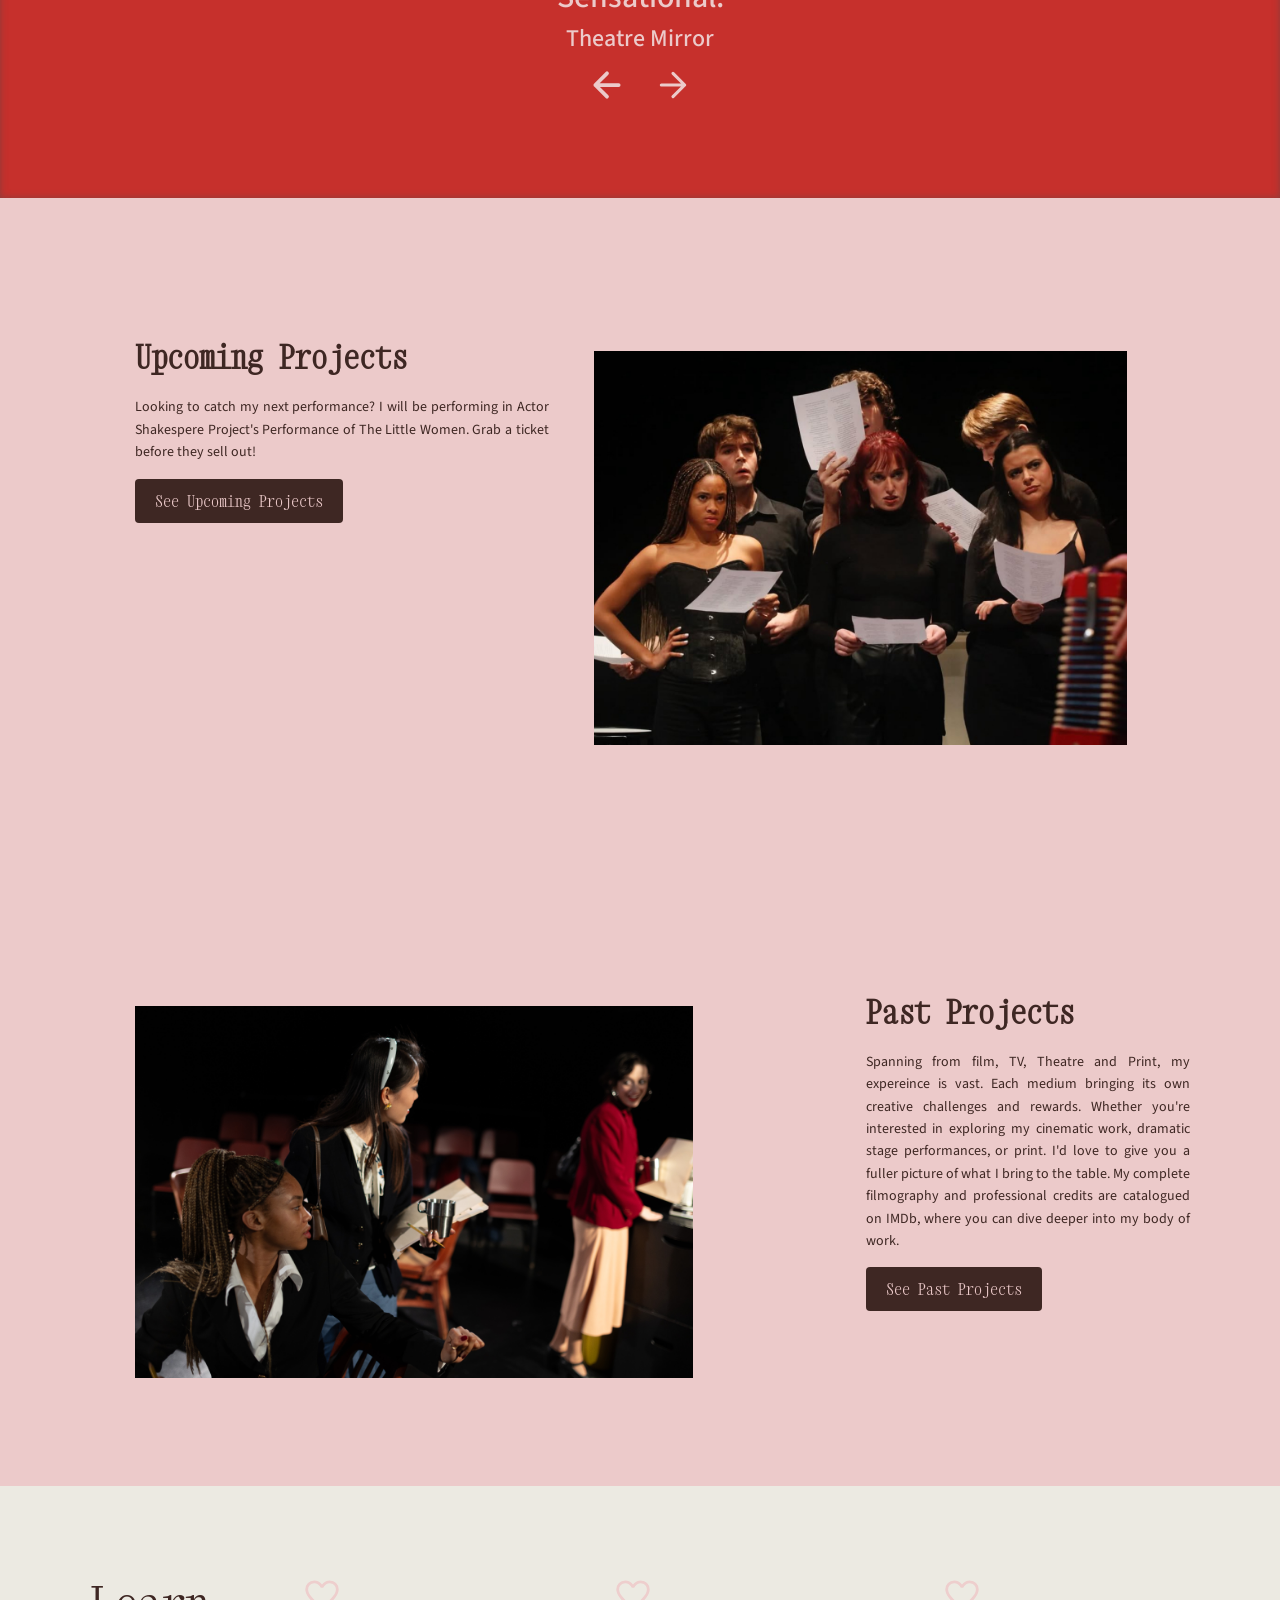
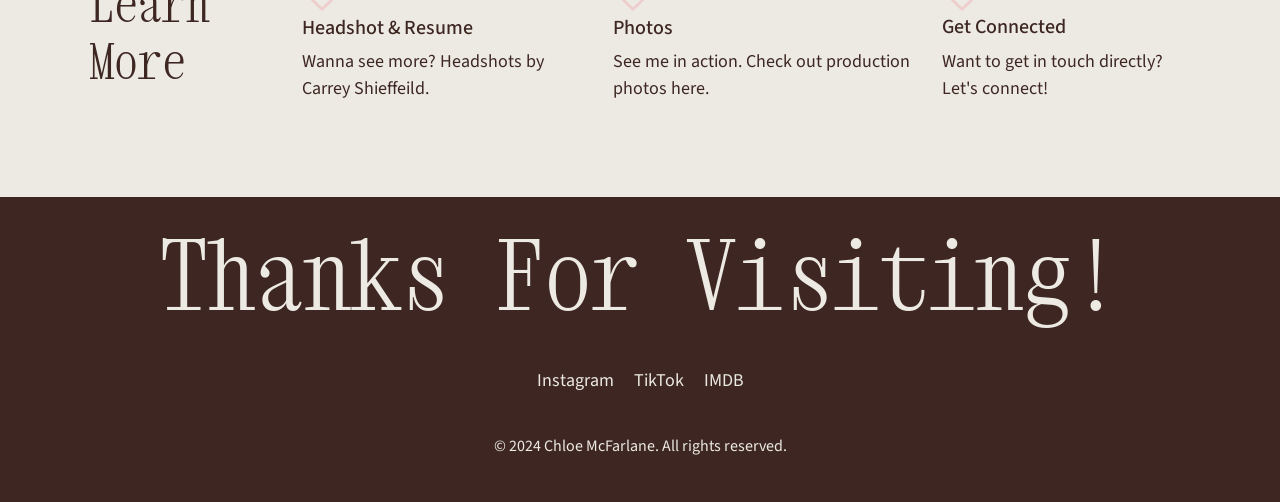
==== commit beb25eca: "Finishing touches on website design and functionality - Dec.19.2025" ====
--- a/html/index.html
+++ b/html/index.html
@@ -44,11 +44,11 @@
                     <div class="collapse navbar-collapse" id="navbarSupportedContent">
                         <ul class="navbar-nav ">
                             <li class="nav-item">
-                                <a class="nav-link" href="#" target="_blank">About</a>
-                            </li>
-
-                            <li class="nav-item">
-                                <a class="nav-link" href="path/to/src/ChloeMcFarlaneResume.pdf" target="_blank">Resume</a>
+                                <a class="nav-link" href="#">About</a>
+                            </li>
+
+                            <li class="nav-item">
+                                <a class="nav-link" href="../src/ChloeMcFarlaneResume.pdf" target="_blank">Resume</a>
                             </li>
 
                             <li class="nav-item">
@@ -208,9 +208,7 @@
                                 <img src="/src/favorite_35dp_EECECD_FILL0_wght400_GRAD0_opsz40.svg" alt="description">
                             <div class ="gallery-links-text">
                                 <h5>
-                                    <a href="/html/photos.html" onclick="window.open('src/ChloeMcFarlaneResume.pdf')">
-                                        Headshot & Resume 
-                                    </a>
+                                    <a href="../src/ChloeMcFarlaneResume.pdf" target="_blank">Headshot & Resume</a>
                                 </h5>
                                 <p>
                                     Wanna see more? Headshots by Carrey Shieffeild. 
@@ -235,7 +233,7 @@
 
                     <!-- Contact -->
 
-                    <div id="conatact-nav-container">
+                    <div id="contact-nav-container">
                             <img src="/src/favorite_35dp_EECECD_FILL0_wght400_GRAD0_opsz40.svg" alt="contact image">
                             <!-- add approrpiate image here for contact -->
                         <div class ="gallery-links-text">
@@ -267,7 +265,7 @@
                 <!-- add ALL links  -->
                 <li><a href="https://www.instagram.com/chlo.mcfarlane/" target="_blank">Instagram</a></li>
                 <li><a href="https://www.tiktok.com/@peachyfuckenkeen?is_from_webapp=1&sender_device=pc" target="_blank">TikTok</a></li>
-                <li><a href="https://www.imdb.com/name/nm1234567/" target="_blank">IMDB</a></li>
+                <li><a href="https://www.imdb.com/name/nm13423305/" target="_blank">IMDB</a></li>
             </ul>
             <!-- place copyright here -->
             <div class="container text-center mt-4 mb-4">
--- a/css/style-index.css
+++ b/css/style-index.css
@@ -132,7 +132,6 @@
   font-family: "Xanh Mono", monospace;
   font-size: 32px;
   color: #3E2723;
-
 }
 
 
@@ -676,6 +675,9 @@
     gap: 20px;
     justify-content: center;
   }
+  ul{
+    padding: 0;
+  }
 
   ul #socials-links{
     display: flex; /* Aligns list items side by side */
@@ -737,14 +739,15 @@
   /* HERO SECTION RESPONSIVE  */
 
   @media (max-width: 780px) {
-    .main{
+    .main {
       margin: 30vh;
     }
 
-    .navbar-brand{
+    .navbar-brand {
       font-size: 24px;
     }
-    .nav-link{
+
+    .nav-link {
       font-size: 20px;
       padding-top: 2%;
       padding-bottom: 2%;
@@ -755,9 +758,8 @@
 
     .nav-item:hover::after {
       transform: scaleX(0); /* Scale to full width on hover */
-    
-    }
-    
+    }
+
     .nav-item::after {
       content: ''; /* Create a pseudo-element for the underline */
       position: absolute;
@@ -770,105 +772,170 @@
       transition: transform 300ms ease; /* Transition effect */
     }
 
-  .hero {
-    flex-direction: column;
-  }
-  .hero-image {
-    width: 69%; /* Adjusted width for smaller size */
-    margin: 0 auto; /* Center the image */
-  }
-
-  .headshot {
-    width: 100%;
-    padding-bottom: 8px;
-  }
-
-  .hero-content {
-    width: 100%;
-    padding: 2rem 1rem;
-    padding-top: 0%;
-    margin-top: 0.5rem;
-    gap:0;
-  }
-
-  .roles {
-    gap: 1rem;
-    margin-top: 0.5rem;
-  }
-
-  .about{
-    flex-direction: column;
-    padding: 5vh;
-  }
-  .about .headshot{
-    justify-content: center;
-    margin: 0 auto; /* Center the image */
-  }
-
-  .about section{
-    margin: 3vh;
-  }
-  .about section p{
-    text-align: justify;
-  }
-
-  .projects{
-    flex-direction: column;
-    align-items: center; /* Center align items */
-    text-align: center; /* Center text */
-  }
-
-  .prodphoto{
-    padding:0;
-    margin-top: 12px;
-    border-radius: 0px;
-  }
-  .whats-next{
-    padding: 16px;
-    flex-direction: column;
-    align-items: center; /* Center align items */
-    text-align: center; /* Center text */
-  }
-  .recently{
-    padding: 16px;
-    margin-bottom: 15px;
-    margin-top: 10px;
-    flex-direction: column;
-    align-items: center; /* Center align items */
-    text-align: center; /* Center text */
-  }
-  .recently .prodphoto{
-    width:100%;
-  }
-  .recently section{
-    margin-left: 0;
-
-  }
-
-}
-
-@media (min-width: 769px) and (max-width: 1024px) {
-  .hero-image {
-    width: auto;
-  }
-
-  .hero-content {
-    width: 58%;
-  }
-}
-
-@media (min-width: 1025px) {
-  .hero-image {
-    width: 48%;
-  }
-
-  .hero-content {
-    width: 52%;
-  }
-}
-  
+    .hero {
+      flex-direction: column;
+    }
+
+    .hero-image {
+      width: 69%; /* Adjusted width for smaller size */
+      margin: 0 auto; /* Center the image */
+    }
+
+    .headshot {
+      width: 100%;
+      padding-bottom: 8px;
+    }
+
+    .hero-content {
+      width: 100%;
+      padding: 2rem 1rem;
+      padding-top: 0%;
+      margin-top: 0.5rem;
+      gap: 0;
+    }
+
+    .roles {
+      gap: 1rem;
+      margin-top: 0.5rem;
+    }
+
+    .about {
+      flex-direction: column;
+      padding: 5vh;
+    }
+
+    .about .headshot {
+      justify-content: center;
+      margin: 0 auto; /* Center the image */
+    }
+
+    .about section {
+      margin: 3vh;
+    }
+
+    .about section p {
+      text-align: justify;
+    }
+
+    .projects {
+      flex-direction: column;
+      align-items: center; /* Center align items */
+      text-align: center; /* Center text */
+    }
+
+    .prodphoto {
+      padding: 0;
+      margin-top: 12px;
+      border-radius: 0px;
+    }
+
+    .whats-next {
+      padding: 16px;
+      flex-direction: column;
+      align-items: center; /* Center align items */
+      text-align: center; /* Center text */
+    }
+
+    .recently {
+      padding: 16px;
+      margin-bottom: 15px;
+      margin-top: 10px;
+      flex-direction: column;
+      align-items: center; /* Center align items */
+      text-align: center; /* Center text */
+    }
+
+    .recently .prodphoto {
+      width: 100%;
+    }
+
+    .recently section {
+      margin-left: 0;
+    }
+
+    .gallery-links {
+      display: flex; /* Use flexbox for centering */
+      flex-direction: column;
+      justify-content: center; /* Center the text horizontally */
+      align-items: center;
+    }
+
+    #resume-nav-container,
+    #photos-nav-container,
+    #contact-nav-container {
+      justify-content: center;
+      align-items: center;
+      text-align: center;
+      border: #3E2723 solid 2px;
+      border-radius: 5px;
+      padding: 5vh;
+      width: 100%; /* Set a uniform width */
+      max-width: 400px; /* Adjust the max-width as needed */
+      margin: 0 auto; /* Center the containers */
+    }
+
+    #photos-nav-container p,
+    #resume-nav-container p,
+    #contact-nav-container p {
+      font-size: 14px;
+    }
+
+    #footer-message {
+      font-size: 48px;
+    }
+  }
+
+  @media (min-width: 769px) and (max-width: 991px) {
+    .navbar-brand {
+      font-size: 24px;
+    }
+
+    .nav-link {
+      font-size: 20px;
+      padding-top: 2%;
+      padding-bottom: 2%;
+      display: flex; /* Use flexbox for centering */
+      justify-content: center; /* Center the text horizontally */
+      align-items: center; /* Center the text vertically */
+    }
+
+    .nav-item:hover::after {
+      transform: scaleX(0); /* Scale to full width on hover */
+    }
+
+    .nav-item::after {
+      content: ''; /* Create a pseudo-element for the underline */
+      position: absolute;
+      left: 0;
+      bottom: 0; /* Position it at the bottom */
+      width: 100%; /* Full width */
+      height: 2px; /* Height of the underline */
+      background-color: #3E2723; /* Underline color */
+      transform: scaleX(0); /* Initially scale to 0 */
+      transition: transform 300ms ease; /* Transition effect */
+    }
+
+    .hero-image {
+      width: auto;
+    }
+
+    .hero-content {
+      width: 58%;
+    }
+  }
+
+  @media (min-width: 1025px) {
+    .hero-image {
+      width: 48%;
+    }
+
+    .hero-content {
+      width: 52%;
+    }
+  }
+
   /* TESTIMONIALS SECTION RESPONSIVE */
-  
+
   @media (max-width: 768px) {
     .scroll-control {
       gap: 40px;
